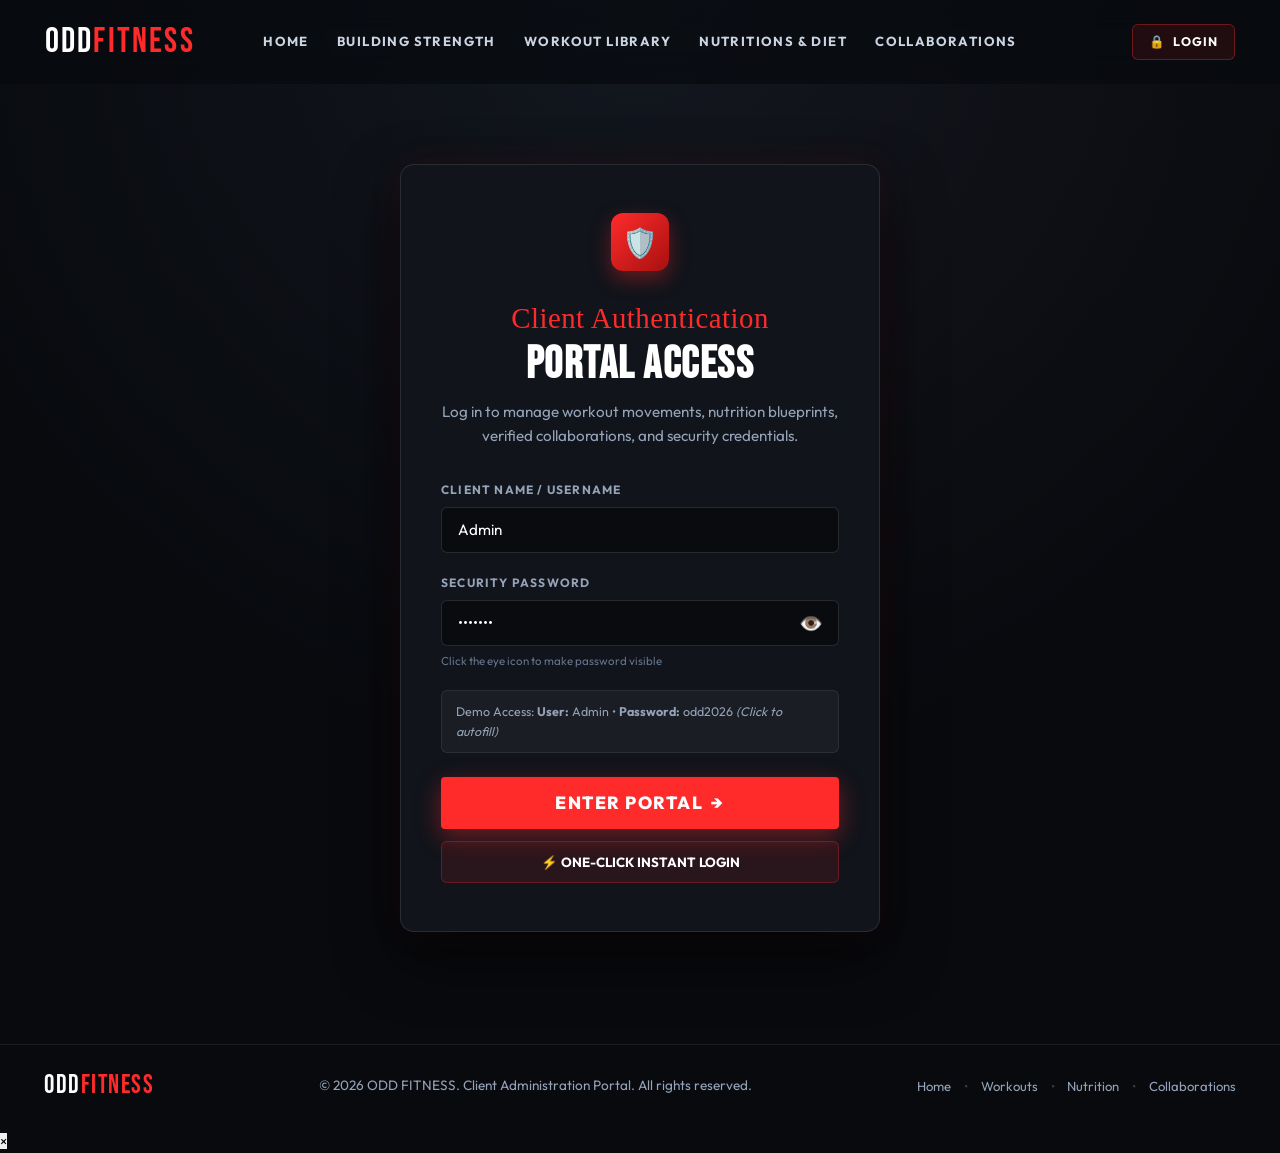
==== portal.html @ b26fb5a4 "Fix login buttons, mobile hamburger menu login button, workout and portal image paths" ====
<!DOCTYPE html>
<html lang="en">
<head>
  <meta charset="UTF-8">
  <meta name="viewport" content="width=device-width, initial-scale=1.0">
  <title>Client Portal &amp; Management | ODD FITNESS</title>
  <meta name="description" content="Odd Fitness Client & Admin Portal - Manage workouts, nutrition blueprints, brand collaborations, and account security.">

  <!-- Google Fonts -->
  <link rel="preconnect" href="https://fonts.googleapis.com">
  <link rel="preconnect" href="https://fonts.gstatic.com" crossorigin>
  <link href="https://fonts.googleapis.com/css2?family=Bebas+Neue&family=Outfit:wght@300;400;500;600;700;800;900&family=Permanent+Marker&display=swap" rel="stylesheet">

  <link rel="stylesheet" href="css/style.css">
</head>
<body class="portal-page">

  <!-- Header -->
  <header class="main-header" id="mainHeader">
    <div class="navbar header-nav">
      <a href="index.html" class="brand-logo">
        <span class="logo-title">ODD<span>FITNESS</span></span>
      </a>

      <!-- Header Navigation in the middle -->
      <nav class="nav-menu" id="navMenu">
        <a href="index.html" class="nav-link">HOME</a>
        <a href="building-strength.html" class="nav-link">BUILDING STRENGTH</a>
        <a href="workouts.html" class="nav-link">WORKOUT LIBRARY</a>
        <a href="nutrition.html" class="nav-link">NUTRITIONS &amp; DIET</a>
        <a href="collaborations.html" class="nav-link">COLLABORATIONS</a>
        <div class="mobile-nav-login-wrap">
          <a href="portal.html" class="btn-mobile-nav-login" id="mobileNavLoginBtn">
            <span class="login-icon">🔒</span>
            <span class="login-text">LOGIN</span>
          </a>
        </div>
      </nav>

      <!-- Right Corner: Portal / User Status -->
      <div class="header-right-actions">
        <a href="portal.html" class="btn-header-login active-user" id="headerLoginBtn">
          <span class="login-icon">🔒</span>
          <span class="login-text" id="headerLoginText">LOGIN</span>
        </a>
        <button class="menu-toggle" id="menuToggle" aria-label="Toggle Menu">
          <span>☰</span>
        </button>
      </div>
    </div>
  </header>

  <main style="padding: 3rem 0 5rem;">
    <div class="container">

      <!-- ======================================================================
           STATE 1: LOGIN SECTION (Shown when not authenticated)
           ====================================================================== -->
      <div id="portalLoginSection" class="portal-login-wrap">
        <div class="portal-login-card">
          <div class="portal-login-badge">
            <span>🛡️</span>
          </div>
          <span class="brush-script red-accent" style="font-size: 1.8rem; display: block; margin-bottom: 0.2rem;">Client Authentication</span>
          <h1 class="title-condensed" style="font-size: 2.8rem; margin-bottom: 0.8rem; color: #fff;">PORTAL ACCESS</h1>
          <p style="color: #94a3b8; font-size: 0.95rem; line-height: 1.6; margin-bottom: 2rem;">
            Log in to manage workout movements, nutrition blueprints, verified collaborations, and security credentials.
          </p>

          <form id="portalLoginForm" class="portal-form">
            <div class="portal-field">
              <label for="portalUser">Client Name / Username</label>
              <input type="text" id="portalUser" placeholder="Enter your name" value="Admin" required autocomplete="username">
            </div>

            <div class="portal-field">
              <label for="portalPassword">Security Password</label>
              <div class="password-input-wrap">
                <input type="password" id="portalPassword" placeholder="Enter security password" value="odd2026" required autocomplete="current-password">
                <button type="button" class="btn-toggle-password" id="toggleLoginPasswordBtn" aria-label="Toggle password visibility">
                  <span id="loginPasswordEyeIcon">👁️</span>
                </button>
              </div>
              <span class="password-hint">Click the eye icon to make password visible</span>
            </div>

            <div class="portal-quick-creds" id="quickCredsPill" title="Click to autofill and login">
              <span>Demo Access:</span> <strong>User:</strong> Admin &bull; <strong>Password:</strong> odd2026 <em>(Click to autofill)</em>
            </div>

            <div style="display: flex; flex-direction: column; gap: 0.75rem; margin-top: 1.5rem;">
              <button type="submit" class="btn-hero-red" id="btnSubmitLogin" style="width: 100%; justify-content: center; padding: 0.9rem; font-size: 1.1rem;">
                ENTER PORTAL <span>&rarr;</span>
              </button>
              <button type="button" id="btnOneClickLogin" class="btn-cancel" style="width: 100%; justify-content: center; padding: 0.75rem; font-weight: 700; border: 1px solid rgba(255,43,43,0.3); background: rgba(255,43,43,0.1); color: #fff;">
                ⚡ ONE-CLICK INSTANT LOGIN
              </button>
            </div>
          </form>
        </div>
      </div>

      <!-- ======================================================================
           STATE 2: MANAGEMENT DASHBOARD (Shown when authenticated)
           ====================================================================== -->
      <div id="portalDashboardSection" class="portal-dashboard-wrap" style="display: none;">
        
        <!-- Dashboard Top Bar -->
        <div class="portal-dash-header">
          <div>
            <span class="brush-script red-accent" style="font-size: 2rem;">Authenticated Management</span>
            <h1 class="title-condensed" style="font-size: 3.2rem; color: #fff; line-height: 1;">
              WELCOME, <span id="dashClientNameTitle" class="red-accent">ADMIN</span>
            </h1>
            <p style="color: #94a3b8; font-size: 0.95rem; margin-top: 0.35rem;">
              Full administrative control for Workouts, Nutrition Protocols, Brand Collaborations &amp; Security.
            </p>
          </div>
          <div class="portal-dash-actions">
            <a href="index.html" class="portal-action-btn secondary"><span>🌐</span> Live Website</a>
            <button type="button" class="portal-action-btn danger" id="portalLogoutBtn"><span>🚪</span> Log Out</button>
          </div>
        </div>

        <!-- Metrics Overview Bar -->
        <div class="portal-stats-quad">
          <div class="portal-stat-pill">
            <span class="p-stat-lbl">Active Workouts</span>
            <div class="p-stat-val" id="statWorkoutsCount">6</div>
            <span class="p-stat-sub">Movement Library</span>
          </div>
          <div class="portal-stat-pill">
            <span class="p-stat-lbl">Nutrition Protocols</span>
            <div class="p-stat-val" id="statNutritionCount">3</div>
            <span class="p-stat-sub">Meal Blueprints</span>
          </div>
          <div class="portal-stat-pill">
            <span class="p-stat-lbl">Official Collabs</span>
            <div class="p-stat-val" id="statCollabsCount">7</div>
            <span class="p-stat-sub">Brand Showcases</span>
          </div>
          <div class="portal-stat-pill highlight">
            <span class="p-stat-lbl">Security Status</span>
            <div class="p-stat-val" style="font-size: 1.8rem; color: #22c55e;">ACTIVE</div>
            <span class="p-stat-sub">Password Protected</span>
          </div>
        </div>

        <!-- Dashboard Navigation Tabs -->
        <div class="portal-nav-tabs">
          <button class="portal-tab-btn active" data-tab="tabWorkouts">
            <span>🏋️</span> WORKOUT LIBRARY
          </button>
          <button class="portal-tab-btn" data-tab="tabNutrition">
            <span>🥗</span> NUTRITIONS &amp; DIET
          </button>
          <button class="portal-tab-btn" data-tab="tabCollabs">
            <span>🤝</span> COLLABORATIONS
          </button>
          <button class="portal-tab-btn" data-tab="tabSecurity">
            <span>🛡️</span> SECURITY &amp; PASSWORD
          </button>
        </div>

        <!-- ==================================================================
             TAB 1: WORKOUT LIBRARY MANAGER
             ================================================================== -->
        <section class="portal-tab-panel active" id="tabWorkouts">
          <div class="panel-header-row">
            <div>
              <h3 class="panel-section-title">WORKOUT MOVEMENTS</h3>
              <p class="panel-section-sub">Add or delete exercises shown in the Workout Library.</p>
            </div>
            <button class="btn-hero-red" id="toggleAddWorkoutBtn">
              <span>+</span> ADD NEW WORKOUT
            </button>
          </div>

          <!-- Add Workout Form (Collapsible) -->
          <div class="portal-add-form-box" id="addWorkoutBox" style="display: none;">
            <h4 class="form-box-title" id="workoutFormTitle">Create New Workout</h4>
            <form id="addWorkoutForm" class="grid-form-2">
              <input type="hidden" id="editWorkoutId" value="">
              <div class="portal-field">
                <label for="workoutTitle">Workout Name / Title *</label>
                <input type="text" id="workoutTitle" placeholder="e.g. OLYMPIC CLEAN &amp; JERK" required>
              </div>
              <div class="portal-field">
                <label for="workoutSubtitle">Subtitle / Discipline</label>
                <input type="text" id="workoutSubtitle" placeholder="e.g. Explosive Power &amp; Triple Extension">
              </div>
              <div class="portal-field">
                <label for="workoutCategory">Category *</label>
                <select id="workoutCategory" required>
                  <option value="strength">Strength &amp; Power</option>
                  <option value="cardio">Cardio &amp; Cycle</option>
                  <option value="crossfit">CrossFit &amp; HIIT</option>
                  <option value="mobility">Mind &amp; Mobility</option>
                </select>
              </div>
              <div class="portal-field">
                <label for="workoutTarget">Target Muscle Groups</label>
                <input type="text" id="workoutTarget" placeholder="e.g. Posterior Chain, Delts, Core">
              </div>
              <div class="portal-field">
                <label for="workoutLevel">Recommended Level</label>
                <select id="workoutLevel">
                  <option value="Advanced Athlete">Advanced Athlete</option>
                  <option value="Intermediate">Intermediate</option>
                  <option value="All Levels">All Levels</option>
                </select>
              </div>
              <div class="portal-field">
                <label for="workoutScheme">Prescribed Scheme</label>
                <input type="text" id="workoutScheme" placeholder="e.g. 5 Sets &times; 3 Reps (RPE 8.5)">
              </div>
              <div class="portal-field full-width">
                <label for="workoutCues">Technique Cues (One per line)</label>
                <textarea id="workoutCues" rows="3" placeholder="Retract scapulae before pulling&#10;Drive through whole foot&#10;Lock out aggressively overhead"></textarea>
              </div>

              <!-- Workout Image Option (File Upload / URL / Presets with Live Preview) -->
              <div class="portal-field full-width image-upload-field">
                <label>Workout Movement Photo / Image Option *</label>
                <div class="image-upload-controls">
                  <div class="file-picker-wrap">
                    <label for="workoutImgFile" class="custom-file-upload-btn">
                      <span>📷</span> UPLOAD PHOTO FROM DEVICE
                    </label>
                    <input type="file" id="workoutImgFile" accept="image/*" style="display: none;">
                    <span class="file-selected-name" id="workoutFileName">No file selected (or enter URL / choose preset below)</span>
                  </div>
                  <div class="url-preset-row">
                    <input type="text" id="workoutImgUrl" placeholder="Or enter Image URL / path (e.g. assets/images/strength-endurance.jpg)" class="input-img-url">
                    <select id="workoutImgPreset" class="select-img-preset">
                      <option value="">-- Choose Existing Workout Photo --</option>
                      <option value="assets/images/strength-endurance.jpg">Strength &amp; Endurance (Barbell &amp; Rings)</option>
                      <option value="assets/images/indoor-cycle.jpg">Indoor Cycle (Smart Trainer)</option>
                      <option value="assets/images/high-intensity.jpg">High Intensity (HIIT &amp; Slams)</option>
                      <option value="assets/images/mind-body.jpg">Mind &amp; Body Mobility (Ashtanga / Yoga)</option>
                      <option value="assets/images/crossfit-workout.jpg">CrossFit Workout (Battle Ropes)</option>
                      <option value="assets/images/whole-body.jpg">Whole Body Conditioning (Kettlebells)</option>
                    </select>
                  </div>
                </div>
                <!-- Live Preview Box -->
                <div class="portal-img-preview-box" id="workoutImgPreviewBox" style="display: none;">
                  <div class="preview-inner">
                    <img id="workoutPreviewImg" src="" alt="Workout Preview">
                    <div class="preview-meta">
                      <span class="preview-badge">✓ PHOTO ATTACHED</span>
                      <span class="preview-dim" id="workoutPreviewDim">Live Workout Showcase Preview</span>
                      <button type="button" class="btn-clear-img" id="btnClearWorkoutImg">✕ Remove Photo</button>
                    </div>
                  </div>
                </div>
              </div>

              <div class="form-actions-row full-width">
                <button type="submit" class="btn-hero-red" id="btnSaveWorkout">SAVE WORKOUT</button>
                <button type="button" class="btn-cancel" id="cancelWorkoutBtn">Cancel</button>
              </div>
            </form>
          </div>

          <!-- Existing Workouts List -->
          <div class="portal-items-list" id="portalWorkoutsList">
            <!-- Dynamically populated -->
          </div>
        </section>

        <!-- ==================================================================
             TAB 2: NUTRITION & DIET MANAGER
             ================================================================== -->
        <section class="portal-tab-panel" id="tabNutrition">
          <div class="panel-header-row">
            <div>
              <h3 class="panel-section-title">NUTRITION BLUEPRINTS</h3>
              <p class="panel-section-sub">Add or delete curated meal protocols shown in Nutrition &amp; Diet.</p>
            </div>
            <button class="btn-hero-red" id="toggleAddDietBtn">
              <span>+</span> ADD NEW BLUEPRINT
            </button>
          </div>

          <!-- Add Diet Form (Collapsible) -->
          <div class="portal-add-form-box" id="addDietBox" style="display: none;">
            <h4 class="form-box-title" id="dietFormTitle">Create New Nutrition Blueprint</h4>
            <form id="addDietForm" class="grid-form-2">
              <input type="hidden" id="editDietId" value="">
              <div class="portal-field">
                <label for="dietName">Protocol Name *</label>
                <input type="text" id="dietName" placeholder="e.g. KETOGENIC SHREDDER" required>
              </div>
              <div class="portal-field">
                <label for="dietPill">Category Pill *</label>
                <input type="text" id="dietPill" placeholder="e.g. HIGH FAT / LOW CARB" required>
              </div>
              <div class="portal-field full-width">
                <label for="dietDesc">Description *</label>
                <textarea id="dietDesc" rows="2" placeholder="Optimized for rapid ketosis, cognitive sharpness, and preserving lean tissue in deficit." required></textarea>
              </div>
              <div class="portal-field">
                <label for="dietBreakfast">Breakfast Item</label>
                <input type="text" id="dietBreakfast" placeholder="e.g. 4 Whole Eggs, Avocado &amp; Spinach">
              </div>
              <div class="portal-field">
                <label for="dietLunch">Lunch Item</label>
                <input type="text" id="dietLunch" placeholder="e.g. 220g Ribeye Steak, Grass-Fed Butter &amp; Asparagus">
              </div>
              <div class="portal-field">
                <label for="dietSnack">Pre/Post Item</label>
                <input type="text" id="dietSnack" placeholder="e.g. Macadamia Nuts &amp; Electrolytes">
              </div>
              <div class="portal-field">
                <label for="dietDinner">Dinner Item</label>
                <input type="text" id="dietDinner" placeholder="e.g. Wild Salmon, Olive Oil, Mixed Greens">
              </div>

              <!-- Nutrition Photo / Meal Guide Upload Option ("udolde button") -->
              <div class="portal-field full-width image-upload-field">
                <label>Nutrition Protocol Photo / Meal Guide Upload *</label>
                <div class="image-upload-controls">
                  <div class="file-picker-wrap">
                    <label for="dietImgFile" class="custom-file-upload-btn">
                      <span>🥗</span> UPLOAD MEAL PHOTO FROM DEVICE
                    </label>
                    <input type="file" id="dietImgFile" accept="image/*" style="display: none;">
                    <span class="file-selected-name" id="dietFileName">No file selected (or enter URL / choose preset below)</span>
                  </div>
                  <div class="url-preset-row">
                    <input type="text" id="dietImgUrl" placeholder="Or enter Meal Image URL / path..." class="input-img-url">
                    <select id="dietImgPreset" class="select-img-preset">
                      <option value="">-- Choose Existing Nutrition Photo --</option>
                      <option value="assets/images/nutrition-diet.jpg">Nutrition Lab Main Showcase</option>
                      <option value="assets/images/collab-zsk-oats.png">High Protein Dark Chocolate Oats</option>
                      <option value="assets/images/collab-gymelt.png">Gymelt Belgian Chocolate Shake</option>
                      <option value="assets/images/collab-cleancrate.png">Clean Crate Natural Whole Oats</option>
                      <option value="assets/images/collab-zsk-products.jpg">Athlete Power Recovery Bundle</option>
                    </select>
                  </div>
                </div>
                <!-- Live Preview Box -->
                <div class="portal-img-preview-box" id="dietImgPreviewBox" style="display: none;">
                  <div class="preview-inner">
                    <img id="dietPreviewImg" src="" alt="Diet Blueprint Preview">
                    <div class="preview-meta">
                      <span class="preview-badge">✓ MEAL PHOTO ATTACHED</span>
                      <span class="preview-dim" id="dietPreviewDim">Live Nutrition Protocol Preview</span>
                      <button type="button" class="btn-clear-img" id="btnClearDietImg">✕ Remove Photo</button>
                    </div>
                  </div>
                </div>
              </div>

              <div class="form-actions-row full-width">
                <button type="submit" class="btn-hero-red" id="btnSaveDiet">SAVE BLUEPRINT</button>
                <button type="button" class="btn-cancel" id="cancelDietBtn">Cancel</button>
              </div>
            </form>
          </div>

          <!-- Existing Diet Blueprints List -->
          <div class="portal-items-list" id="portalDietList">
            <!-- Dynamically populated -->
          </div>
        </section>

        <!-- ==================================================================
             TAB 3: COLLABORATIONS MANAGER
             ================================================================== -->
        <section class="portal-tab-panel" id="tabCollabs">
          <div class="panel-header-row">
            <div>
              <h3 class="panel-section-title">BRAND COLLABORATIONS</h3>
              <p class="panel-section-sub">Add or delete official brand partnerships and athlete showcases.</p>
            </div>
            <button class="btn-hero-red" id="toggleAddCollabBtn">
              <span>+</span> ADD NEW COLLABORATION
            </button>
          </div>

          <!-- Add Collab Form (Collapsible) -->
          <div class="portal-add-form-box" id="addCollabBox" style="display: none;">
            <h4 class="form-box-title" id="collabFormTitle">Create New Collaboration Showcase</h4>
            <form id="addCollabForm" class="grid-form-2">
              <input type="hidden" id="editCollabId" value="">
              <div class="portal-field">
                <label for="collabBrandName">Brand Name *</label>
                <input type="text" id="collabBrandName" placeholder="e.g. APEX GEAR" required>
              </div>
              <div class="portal-field">
                <label for="collabCategory">Category Pill *</label>
                <input type="text" id="collabCategory" placeholder="e.g. ATHLETIC ACCESSORIES" required>
              </div>
              <div class="portal-field full-width">
                <label for="collabProduct">Product Highlight *</label>
                <input type="text" id="collabProduct" placeholder="e.g. Heavy Duty Lifting Straps &amp; Wrist Wraps" required>
              </div>
              <div class="portal-field">
                <label for="collabCode">Promo Code / Tag</label>
                <input type="text" id="collabCode" placeholder="e.g. ODD10">
              </div>
              <div class="portal-field">
                <label for="collabStoreLink">Website Link</label>
                <input type="url" id="collabStoreLink" placeholder="https://apexgear.com">
              </div>
              <div class="portal-field">
                <label for="collabHandle">Instagram Handle</label>
                <input type="text" id="collabHandle" placeholder="@apexgear_official">
              </div>
              <!-- Collaboration Showcase Image Option (File Upload / URL / Presets with Live Preview) -->
              <div class="portal-field full-width image-upload-field">
                <label>Showcase Photo / Image Option *</label>
                <div class="image-upload-controls">
                  <div class="file-picker-wrap">
                    <label for="collabImgFile" class="custom-file-upload-btn">
                      <span>📷</span> UPLOAD SHOWCASE PHOTO FROM DEVICE
                    </label>
                    <input type="file" id="collabImgFile" accept="image/*" style="display: none;">
                    <span class="file-selected-name" id="collabFileName">No file chosen (or enter URL / choose existing showcase below)</span>
                  </div>
                  <div class="url-preset-row">
                    <input type="text" id="collabImgUrl" placeholder="Or enter Image URL / path (e.g. assets/images/collab-raawr.jpg or https://...)" class="input-img-url">
                    <select id="collabImgPreset" class="select-img-preset">
                      <option value="">-- Choose Existing Showcase Photo --</option>
                      <option value="assets/images/collab-raawr.jpg">Raawr Tee Story (Oversized Tee)</option>
                      <option value="assets/images/collab-coitonic.png">Coitonic Compression Sportswear</option>
                      <option value="assets/images/collab-gymelt.png">Gymelt Ice Cream &amp; Shake</option>
                      <option value="assets/images/collab-slovic.png">Slovic Doorway Pull-up Bar</option>
                      <option value="assets/images/collab-zsk-oats.png">ZSK High Protein Dark Chocolate Oats</option>
                      <option value="assets/images/collab-zsk-products.jpg">ZSK Athlete Bundle (Shilajit &amp; Nut Butters)</option>
                      <option value="assets/images/collab-cleancrate.png">The Clean Crate Functional Oats Box</option>
                    </select>
                  </div>
                </div>
                <!-- Live Preview Box -->
                <div class="portal-img-preview-box" id="collabImgPreviewBox" style="display: none;">
                  <div class="preview-inner">
                    <img id="collabPreviewImg" src="" alt="Showcase Preview">
                    <div class="preview-meta">
                      <span class="preview-badge">✓ SHOWCASE PHOTO ATTACHED</span>
                      <span class="preview-dim" id="collabPreviewDim">Live Collab Showcase Preview</span>
                      <button type="button" class="btn-clear-img" id="btnClearCollabImg">✕ Remove Photo</button>
                    </div>
                  </div>
                </div>
              </div>
              <div class="portal-field full-width">
                <label for="collabDesc">Collaboration Description *</label>
                <textarea id="collabDesc" rows="3" placeholder="High-durability athlete lifting gear engineered for heavy singles and grip fortification." required></textarea>
              </div>
              <div class="form-actions-row full-width">
                <button type="submit" class="btn-hero-red" id="btnSaveCollab">SAVE COLLABORATION</button>
                <button type="button" class="btn-cancel" id="cancelCollabBtn">Cancel</button>
              </div>
            </form>
          </div>

          <!-- Existing Collabs List -->
          <div class="portal-items-list" id="portalCollabsList">
            <!-- Dynamically populated -->
          </div>
        </section>

        <!-- ==================================================================
             TAB 4: SECURITY & CREDENTIALS MANAGER
             ================================================================== -->
        <section class="portal-tab-panel" id="tabSecurity">
          <div class="panel-header-row">
            <div>
              <h3 class="panel-section-title">ACCOUNT SECURITY &amp; CREDENTIALS</h3>
              <p class="panel-section-sub">Update client name, change password, and reveal active security password.</p>
            </div>
          </div>

          <div class="portal-security-grid">
            <!-- Credentials Update Card -->
            <div class="security-card">
              <h4 class="form-box-title">Change Name &amp; Password</h4>
              <p style="color: #94a3b8; font-size: 0.88rem; margin-bottom: 1.5rem;">
                Changes saved here will immediately protect your client portal session and update display names across the site.
              </p>

              <form id="securityUpdateForm" class="portal-form">
                <div class="portal-field">
                  <label for="secClientName">Client Display Name</label>
                  <input type="text" id="secClientName" required>
                </div>

                <div class="portal-field">
                  <label for="secNewPassword">New Password</label>
                  <div class="password-input-wrap">
                    <input type="password" id="secNewPassword" placeholder="Enter new password (min 4 characters)" required minlength="4">
                    <button type="button" class="btn-toggle-password" id="toggleNewPasswordBtn" aria-label="Toggle password visibility">
                      <span id="newPasswordEyeIcon">👁️</span>
                    </button>
                  </div>
                  <span class="password-hint">Click eye icon to make password appear while typing</span>
                </div>

                <div class="portal-field">
                  <label for="secConfirmPassword">Confirm New Password</label>
                  <input type="password" id="secConfirmPassword" placeholder="Confirm new password" required minlength="4">
                </div>

                <button type="submit" class="btn-hero-red" style="margin-top: 1rem; width: 100%; justify-content: center;">
                  SAVE SECURITY SETTINGS <span>✓</span>
                </button>
              </form>
            </div>

            <!-- Current Password Reveal Card ("the password should be appeared") -->
            <div class="security-card" style="border-color: rgba(255, 43, 43, 0.3); background: linear-gradient(180deg, rgba(255, 43, 43, 0.05) 0%, #12151c 100%);">
              <div style="display: flex; align-items: center; gap: 0.75rem; margin-bottom: 1rem;">
                <span style="font-size: 1.8rem;">🔑</span>
                <div>
                  <h4 class="form-box-title" style="margin-bottom: 0.2rem;">Active Security Credentials</h4>
                  <span style="font-size: 0.78rem; color: #94a3b8;">Stored Client Credentials &bull; Revealed on Demand</span>
                </div>
              </div>

              <div class="stored-creds-box">
                <div class="stored-cred-row">
                  <span class="cred-label">Registered Name:</span>
                  <span class="cred-value" id="dispCurrentName">Admin</span>
                </div>
                <div class="stored-cred-row">
                  <span class="cred-label">Stored Password:</span>
                  <div class="password-display-row">
                    <span class="cred-value password-masked" id="dispCurrentPassword">••••••••</span>
                    <button type="button" class="btn-reveal-password" id="btnRevealStoredPassword">
                      <span id="revealBtnText">SHOW PASSWORD 👁️</span>
                    </button>
                  </div>
                </div>
              </div>

              <div class="security-tips-box">
                <div style="display: flex; gap: 0.6rem; align-items: flex-start;">
                  <span style="color: var(--primary-red);">ℹ️</span>
                  <div style="font-size: 0.82rem; color: #cbd5e1; line-height: 1.5;">
                    Your password can always be inspected here by pressing <strong>SHOW PASSWORD</strong> so you never lose administrative access to your workouts, nutrition, or collaborations.
                  </div>
                </div>
              </div>
            </div>
          </div>
        </section>

      </div>
    </div>
  </main>

  <!-- Sleek Minimal Footer -->
  <footer class="main-footer">
    <div class="container">
      <div class="footer-bottom-bar">
        <a href="index.html" class="brand-logo footer-brand">
          <span class="logo-title">ODD<span>FITNESS</span></span>
        </a>
        <div class="footer-copy">
          &copy; 2026 ODD FITNESS. Client Administration Portal. All rights reserved.
        </div>
        <div class="footer-links">
          <a href="index.html">Home</a>
          <span class="sep">&bull;</span>
          <a href="workouts.html">Workouts</a>
          <span class="sep">&bull;</span>
          <a href="nutrition.html">Nutrition</a>
          <span class="sep">&bull;</span>
          <a href="collaborations.html">Collaborations</a>
        </div>
      </div>
    </div>
  </footer>

  <!-- Interactive Collaboration Showcase Modal -->
  <div class="collab-modal" id="collabModal">
    <div class="collab-modal-card">
      <button class="collab-modal-close" id="collabModalClose" aria-label="Close Modal">&times;</button>
      <div id="collabModalBody">
        <!-- Dynamically rendered -->
      </div>
    </div>
  </div>

  <script src="js/main.js"></script>
</body>
</html>
---- css/style.css ----
/* ==========================================================================
   ODD FITNESS - MULTI-PAGE APPLICATION STYLESHEET
   Pages: index.html | workouts.html | nutrition.html | collaborations.html
   ========================================================================== */

:root {
  /* Brand Color Palette */
  --primary-red: #ff2b2b;
  --primary-red-hover: #e01e1e;
  --primary-red-glow: rgba(255, 43, 43, 0.4);
  --primary-red-subtle: rgba(255, 43, 43, 0.12);

  --dark-bg: #0c0e12;
  --dark-surface: #14171d;
  --dark-card: #1b2028;
  --dark-border: rgba(255, 255, 255, 0.08);

  --light-bg: transparent;
  --light-surface: rgba(255, 255, 255, 0.04);
  --light-card: rgba(255, 255, 255, 0.03);
  --light-border: rgba(255, 255, 255, 0.08);

  --text-white: #ffffff;
  --text-dark: #f8fafc;
  --text-muted: #94a3b8;
  --text-light-muted: #cbd5e1;

  /* Typography */
  --font-display: 'Bebas Neue', 'Impact', sans-serif;
  --font-brush: 'Permanent Marker', cursive;
  --font-body: 'Outfit', -apple-system, BlinkMacSystemFont, 'Segoe UI', Roboto, sans-serif;

  /* Shadows & Glass */
  --shadow-sm: 0 2px 8px rgba(0, 0, 0, 0.2);
  --shadow-md: 0 8px 24px rgba(0, 0, 0, 0.35);
  --shadow-lg: 0 16px 40px rgba(0, 0, 0, 0.5);
  --shadow-red: 0 10px 30px rgba(255, 43, 43, 0.35);

  --transition-fast: 0.2s cubic-bezier(0.16, 1, 0.3, 1);
  --transition-smooth: 0.35s cubic-bezier(0.16, 1, 0.3, 1);
  --transition-bounce: 0.45s cubic-bezier(0.34, 1.56, 0.64, 1);

  --container-max: 1240px;
}

/* Reset & Base Setup */
*,
*::before,
*::after {
  box-sizing: border-box;
  margin: 0;
  padding: 0;
}

html {
  scroll-behavior: smooth;
  font-size: 16px;
  -webkit-font-smoothing: antialiased;
  -moz-osx-font-smoothing: grayscale;
}

body {
  font-family: var(--font-body);
  background-color: #080a0e;
  background-image:
    radial-gradient(circle at 50% 0%, rgba(30, 36, 48, 0.5) 0%, rgba(8, 10, 14, 0.98) 70%),
    radial-gradient(circle at 85% 40%, rgba(255, 43, 43, 0.04) 0%, transparent 45%),
    linear-gradient(180deg, #080a0e 0%, #050608 100%);
  background-attachment: fixed;
  color: #e2e8f0;
  line-height: 1.6;
  overflow-x: hidden;
  min-height: 100vh;
}

a {
  text-decoration: none;
  color: inherit;
  transition: color var(--transition-fast);
}

ul {
  list-style: none;
}

img {
  max-width: 100%;
  display: block;
}

button,
input,
select,
textarea {
  font-family: inherit;
  border: none;
  outline: none;
}

.container {
  width: 100%;
  max-width: var(--container-max);
  margin: 0 auto;
  padding: 0 1.5rem;
}

/* Typography Utilities */
.brush-script {
  font-family: var(--font-brush);
  font-weight: 400;
  letter-spacing: 0.5px;
}

.brush-script.red-accent {
  color: var(--primary-red);
}

.title-condensed {
  font-family: var(--font-display);
  letter-spacing: 1.5px;
  text-transform: uppercase;
  line-height: 0.95;
}

/* Base texture clean */

/* ==========================================================================
   MAIN NAVIGATION HEADER
   ========================================================================== */
.main-header {
  position: sticky;
  top: 0;
  z-index: 1000;
  background: rgba(8, 10, 14, 0.72);
  backdrop-filter: blur(16px);
  -webkit-backdrop-filter: blur(16px);
  border-bottom: none;
  transition: all var(--transition-smooth);
}

.home-page .main-header {
  position: absolute;
  top: 0;
  left: 0;
  width: 100%;
  background: transparent;
  backdrop-filter: none;
  -webkit-backdrop-filter: none;
  border-bottom: none;
  z-index: 50;
}

.home-page .main-header.scrolled {
  position: fixed;
  background: rgba(8, 10, 14, 0.85);
  backdrop-filter: blur(16px);
  -webkit-backdrop-filter: blur(16px);
}

.navbar {
  display: flex;
  align-items: center;
  justify-content: space-between;
  position: relative;
  height: 84px;
  width: 100%;
  max-width: 100%;
  padding: 0 clamp(1.5rem, 3.5vw, 3.5rem);
}

.brand-logo {
  display: flex;
  align-items: center;
  text-decoration: none;
  z-index: 10;
  flex-shrink: 0;
}

.logo-badge {
  display: none !important;
}

.logo-title {
  font-family: var(--font-display);
  font-size: 2.2rem;
  color: #fff;
  line-height: 1;
  letter-spacing: 2.2px;
  transition: opacity var(--transition-fast);
}

.brand-logo:hover .logo-title {
  opacity: 0.9;
}

.logo-title span {
  color: var(--primary-red);
}

.logo-tag {
  display: none !important;
}

.nav-menu {
  position: absolute;
  left: 50%;
  transform: translateX(-50%);
  display: flex;
  align-items: center;
  flex-wrap: nowrap !important;
  gap: clamp(1.2rem, 2.2vw, 2.6rem);
  z-index: 10;
  white-space: nowrap !important;
}

.nav-link {
  font-family: var(--font-body);
  font-size: clamp(0.82rem, 0.92vw, 0.92rem);
  font-weight: 700;
  text-transform: uppercase;
  letter-spacing: 1.4px;
  color: #cbd5e1;
  position: relative;
  padding: 0.5rem 0;
  white-space: nowrap !important;
  display: inline-flex;
  align-items: center;
  line-height: 1;
  flex-shrink: 0;
  transition: color var(--transition-fast);
}

.nav-link:hover,
.nav-link.active {
  color: #fff;
}

.nav-link.active::after,
.nav-link:hover::after {
  content: '';
  position: absolute;
  bottom: 0;
  left: 0;
  width: 100%;
  height: 2.5px;
  background: var(--primary-red);
  box-shadow: 0 0 12px var(--primary-red);
}

.btn-nav-cta {
  display: none !important;
}

.menu-toggle {
  display: none;
  background: none;
  color: #fff;
  font-size: 1.6rem;
  cursor: pointer;
}

body.home-page {
  overflow: hidden;
  height: 100vh;
  height: 100dvh;
}

/* ==========================================================================
   HERO BANNER (FULL BLEED VIEWPORT COVER)
   ========================================================================== */
.hero-section {
  position: relative;
  width: 100%;
  height: 100vh;
  height: 100dvh;
  min-height: 540px;
  overflow: hidden;
  background-color: #06080a;
  display: block;
  padding: 0;
  margin: 0;
}

.hero-picture {
  display: block;
  width: 100%;
  height: 100%;
  margin: 0;
  padding: 0;
}

.hero-cover-img,
.hero-full-img {
  width: 100%;
  height: 100%;
  object-fit: cover;
  object-position: center center;
  display: block;
}

/* ==========================================================================
   HERO FLOATING SOCIAL DOCK (BOTTOM-RIGHT)
   ========================================================================== */
.hero-social-dock {
  position: absolute;
  bottom: clamp(1.8rem, 4vh, 2.8rem);
  right: clamp(1.8rem, 4vw, 3.5rem);
  display: flex;
  align-items: center;
  gap: 14px;
  z-index: 45;
}

.hero-social-btn {
  position: relative;
  display: inline-flex;
  align-items: center;
  justify-content: center;
  width: 48px;
  height: 48px;
  border-radius: 50%;
  color: #ffffff;
  border: 2px solid rgba(255, 255, 255, 0.4);
  box-shadow: 0 6px 18px rgba(0, 0, 0, 0.45);
  transition: all 0.28s cubic-bezier(0.16, 1, 0.3, 1);
  text-decoration: none;
  cursor: pointer;
}

.hero-social-btn svg {
  width: 22px;
  height: 22px;
  transition: transform 0.28s cubic-bezier(0.16, 1, 0.3, 1);
  display: block;
  filter: drop-shadow(0 1px 2px rgba(0, 0, 0, 0.3));
}

.hero-social-btn:hover {
  transform: translateY(-4px) scale(1.12);
  border-color: #ffffff;
  color: #ffffff;
}

.hero-social-btn:active {
  transform: scale(0.92);
}

/* 1. Official Instagram Profile Gradient */
.hero-social-btn.ig-btn {
  background: linear-gradient(45deg, #f09433 0%, #e6683c 25%, #dc2743 50%, #cc2366 75%, #bc1888 100%);
  box-shadow: 0 6px 20px rgba(220, 39, 67, 0.45), 0 2px 8px rgba(0, 0, 0, 0.35);
}

.hero-social-btn.ig-btn:hover {
  box-shadow: 0 10px 28px rgba(220, 39, 67, 0.75), 0 0 20px rgba(240, 148, 51, 0.55);
  border-color: #ffffff;
}

/* 2. Official Instagram Broadcast Channel Deep Gradient */
.hero-social-btn.ig-channel-btn {
  background: linear-gradient(135deg, #5851db 0%, #833ab4 35%, #c13584 70%, #e1306c 100%);
  box-shadow: 0 6px 20px rgba(131, 58, 180, 0.5), 0 2px 8px rgba(0, 0, 0, 0.35);
}

.hero-social-btn.ig-channel-btn:hover {
  box-shadow: 0 10px 28px rgba(131, 58, 180, 0.8), 0 0 20px rgba(193, 53, 132, 0.6);
  border-color: #ffffff;
}

/* 3. Official YouTube Red Gradient */
.hero-social-btn.yt-btn {
  background: linear-gradient(135deg, #ff0000 0%, #cc0000 100%);
  box-shadow: 0 6px 20px rgba(255, 0, 0, 0.5), 0 2px 8px rgba(0, 0, 0, 0.35);
}

.hero-social-btn.yt-btn:hover {
  box-shadow: 0 10px 28px rgba(255, 0, 0, 0.8), 0 0 20px rgba(255, 40, 40, 0.6);
  border-color: #ffffff;
}

/* Tooltip on hover */
.hero-social-btn .social-tooltip {
  position: absolute;
  bottom: calc(100% + 10px);
  left: 50%;
  transform: translateX(-50%) translateY(6px);
  background: rgba(8, 10, 14, 0.95);
  color: #ffffff;
  font-family: var(--font-body);
  font-size: 0.75rem;
  font-weight: 600;
  letter-spacing: 0.4px;
  padding: 0.35rem 0.65rem;
  border-radius: 6px;
  border: 1px solid rgba(255, 255, 255, 0.15);
  white-space: nowrap;
  pointer-events: none;
  opacity: 0;
  transition: all 0.2s cubic-bezier(0.16, 1, 0.3, 1);
  box-shadow: 0 6px 18px rgba(0, 0, 0, 0.65);
  z-index: 50;
}

.hero-social-btn .social-tooltip::after {
  content: '';
  position: absolute;
  top: 100%;
  left: 50%;
  transform: translateX(-50%);
  border-width: 5px;
  border-style: solid;
  border-color: rgba(8, 10, 14, 0.95) transparent transparent transparent;
}

.hero-social-btn:hover .social-tooltip {
  opacity: 1;
  transform: translateX(-50%) translateY(0);
}

/* ==========================================================================
   HERO SCROLL CUE
   ========================================================================== */
.hero-scroll-cue {
  position: absolute;
  bottom: clamp(1.4rem, 3.5vh, 2.2rem);
  left: 50%;
  transform: translateX(-50%);
  display: flex;
  flex-direction: column;
  align-items: center;
  gap: 4px;
  color: rgba(255, 255, 255, 0.8);
  text-decoration: none;
  z-index: 40;
  transition: all var(--transition-fast);
  cursor: pointer;
}

.hero-scroll-cue:hover {
  color: var(--primary-red);
  transform: translateX(-50%) translateY(3px);
}

.hero-scroll-cue .cue-chevron {
  font-size: 1.1rem;
  animation: bounceDown 1.8s infinite;
}

.hero-scroll-cue .cue-text {
  font-family: var(--font-display);
  font-size: 0.85rem;
  letter-spacing: 2.2px;
  text-transform: uppercase;
}

@keyframes bounceDown {

  0%,
  100% {
    transform: translateY(0);
  }

  50% {
    transform: translateY(6px);
  }
}

/* ==========================================================================
   BUILDING STRENGTH SECTION (LAPTOP & MOBILE VIEW)
   ========================================================================== */
.building-strength-section {
  position: relative;
  padding: clamp(4.5rem, 8vh, 7rem) 0;
  background: transparent;
  border-top: 1px solid rgba(255, 255, 255, 0.08);
  overflow: hidden;
}

.strength-header-block {
  display: flex;
  justify-content: space-between;
  align-items: flex-end;
  gap: 2rem;
  margin-bottom: 3.5rem;
  flex-wrap: wrap;
}

.strength-header-left {
  max-width: 650px;
}

.strength-header-desc {
  max-width: 480px;
  color: #94a3b8;
  font-size: 1rem;
  line-height: 1.7;
}

/* 4 Core Strength Pillars Grid */
.strength-pillars-grid {
  display: grid;
  grid-template-columns: repeat(4, 1fr);
  gap: 1.5rem;
  margin-bottom: 4rem;
}

.strength-pillar-card {
  position: relative;
  background: rgba(255, 255, 255, 0.03);
  backdrop-filter: blur(12px);
  -webkit-backdrop-filter: blur(12px);
  border: 1px solid rgba(255, 255, 255, 0.08);
  border-radius: 8px;
  padding: 2.2rem 1.6rem;
  transition: all var(--transition-smooth);
  display: flex;
  flex-direction: column;
}

.strength-pillar-card:hover {
  transform: translateY(-6px);
  border-color: rgba(255, 43, 43, 0.4);
  box-shadow: 0 16px 36px rgba(0, 0, 0, 0.5), 0 0 25px rgba(255, 43, 43, 0.15);
  background: rgba(255, 255, 255, 0.05);
}

.strength-pillar-card.highlight-card {
  border-color: rgba(255, 43, 43, 0.35);
  background: linear-gradient(180deg, rgba(255, 43, 43, 0.08) 0%, rgba(255, 255, 255, 0.02) 100%);
}

.pillar-number {
  font-family: var(--font-display);
  font-size: 1.5rem;
  color: var(--primary-red);
  letter-spacing: 1px;
  margin-bottom: 0.8rem;
}

.pillar-icon {
  font-size: 2.2rem;
  margin-bottom: 1.2rem;
}

.pillar-title {
  font-family: var(--font-display);
  font-size: 1.75rem;
  letter-spacing: 1.2px;
  color: #ffffff;
  line-height: 1.1;
  margin-bottom: 0.85rem;
}

.pillar-text {
  font-size: 0.88rem;
  color: #cbd5e1;
  line-height: 1.65;
  margin-bottom: 1.4rem;
  flex-grow: 1;
}

.pillar-tag {
  font-size: 0.76rem;
  text-transform: uppercase;
  letter-spacing: 0.8px;
  font-weight: 700;
  color: var(--primary-red);
  border-top: 1px solid rgba(255, 255, 255, 0.08);
  padding-top: 0.8rem;
}

/* Biomechanical 1RM Calculator Box */
.strength-calc-box {
  background: linear-gradient(180deg, rgba(20, 24, 32, 0.85) 0%, rgba(10, 12, 16, 0.95) 100%);
  border: 1px solid rgba(255, 255, 255, 0.1);
  border-radius: 12px;
  padding: clamp(2rem, 4vw, 3rem);
  margin-bottom: 4rem;
  box-shadow: 0 20px 50px rgba(0, 0, 0, 0.6);
}

.strength-calc-header {
  margin-bottom: 2rem;
}

.strength-calc-form {
  display: grid;
  grid-template-columns: repeat(4, 1fr);
  gap: 1.25rem;
  margin-bottom: 2rem;
}

.calc-input-group {
  display: flex;
  flex-direction: column;
  gap: 0.5rem;
}

.calc-input-group label {
  font-size: 0.82rem;
  font-weight: 700;
  text-transform: uppercase;
  letter-spacing: 1px;
  color: #cbd5e1;
}

.calc-input-group input,
.calc-input-group select {
  background: rgba(255, 255, 255, 0.05);
  border: 1px solid rgba(255, 255, 255, 0.15);
  color: #ffffff;
  padding: 0.75rem 1rem;
  border-radius: 6px;
  font-size: 0.95rem;
  outline: none;
  transition: border-color var(--transition-fast);
}

.calc-input-group input:focus,
.calc-input-group select:focus {
  border-color: var(--primary-red);
  background: rgba(255, 255, 255, 0.08);
}

.calc-input-group select option {
  background: #14171d;
  color: #ffffff;
}

/* 4 Calculated Result Cards */
.strength-results-grid {
  display: grid;
  grid-template-columns: repeat(4, 1fr);
  gap: 1.25rem;
}

.strength-result-card {
  background: rgba(255, 255, 255, 0.03);
  border: 1px solid rgba(255, 255, 255, 0.08);
  border-radius: 8px;
  padding: 1.4rem;
  text-align: center;
  transition: all var(--transition-fast);
}

.strength-result-card.prime {
  border-color: var(--primary-red);
  background: rgba(255, 43, 43, 0.08);
  box-shadow: 0 6px 20px rgba(255, 43, 43, 0.15);
}

.res-label {
  display: block;
  font-size: 0.74rem;
  font-weight: 800;
  letter-spacing: 1px;
  text-transform: uppercase;
  color: #94a3b8;
  margin-bottom: 0.35rem;
}

.strength-result-card.prime .res-label {
  color: var(--primary-red);
}

.res-val {
  font-family: var(--font-display);
  font-size: 2.8rem;
  color: #ffffff;
  line-height: 1;
  letter-spacing: 1px;
  margin-bottom: 0.4rem;
}

.res-val .unit {
  font-size: 1.2rem;
  color: var(--primary-red);
}

.res-sub {
  display: block;
  font-size: 0.78rem;
  color: #cbd5e1;
}

/* Call to Action Strip */
.strength-cta-strip {
  display: flex;
  justify-content: space-between;
  align-items: center;
  gap: 2rem;
  padding: 2.5rem;
  background: rgba(255, 255, 255, 0.02);
  border: 1px solid rgba(255, 255, 255, 0.08);
  border-radius: 10px;
  flex-wrap: wrap;
}

.strength-cta-text h4 {
  font-family: var(--font-display);
  font-size: 2rem;
  letter-spacing: 1.5px;
  color: #ffffff;
  margin-bottom: 0.35rem;
}

.strength-cta-text p {
  color: #94a3b8;
  font-size: 0.92rem;
}

.strength-cta-actions {
  display: flex;
  gap: 1rem;
  flex-wrap: wrap;
}

.hero-content {
  position: relative;
  z-index: 10;
  max-width: 700px;
}

.hero-subtitle-top {
  display: inline-block;
  font-size: 2.1rem;
  color: #ffffff;
  margin-bottom: -0.2rem;
  line-height: 1;
}

.hero-script-red {
  display: block;
  font-size: 3.4rem;
  color: var(--primary-red);
  line-height: 1.1;
  text-shadow: 0 3px 18px rgba(255, 43, 43, 0.45);
  margin-bottom: 0.2rem;
  transform: rotate(-1.5deg);
}

.hero-main-title {
  font-size: 6.4rem;
  line-height: 0.88;
  color: #ffffff;
  margin-bottom: 1.5rem;
  letter-spacing: 4px;
  text-shadow: 0 6px 20px rgba(0, 0, 0, 0.85);
}

.hero-description {
  font-size: 1.08rem;
  color: #cbd5e1;
  margin-bottom: 2.3rem;
  max-width: 560px;
  font-weight: 400;
  line-height: 1.7;
}

.hero-cta-group {
  display: flex;
  align-items: center;
  gap: 1.25rem;
  flex-wrap: wrap;
}

.btn-hero-red {
  background: var(--primary-red);
  color: #ffffff;
  font-size: 0.95rem;
  font-weight: 800;
  text-transform: uppercase;
  letter-spacing: 1.5px;
  padding: 0.95rem 2.2rem;
  border-radius: 4px;
  display: inline-flex;
  align-items: center;
  gap: 0.5rem;
  box-shadow: 0 8px 24px var(--primary-red-glow);
  transition: all var(--transition-smooth);
  cursor: pointer;
}

.btn-hero-red:hover {
  background: var(--primary-red-hover);
  transform: translateY(-3px) scale(1.02);
  box-shadow: 0 12px 32px var(--primary-red-glow);
}

.btn-hero-outline {
  background: rgba(255, 255, 255, 0.06);
  border: 1px solid rgba(255, 255, 255, 0.25);
  color: #ffffff;
  font-size: 0.95rem;
  font-weight: 700;
  text-transform: uppercase;
  letter-spacing: 1.5px;
  padding: 0.95rem 2rem;
  border-radius: 4px;
  display: inline-flex;
  align-items: center;
  gap: 0.5rem;
  backdrop-filter: blur(8px);
  transition: all var(--transition-smooth);
}

.btn-hero-outline:hover {
  background: rgba(255, 255, 255, 0.16);
  border-color: #fff;
  transform: translateY(-3px);
}

.hero-stats-row {
  position: relative;
  z-index: 10;
  display: grid;
  grid-template-columns: repeat(4, 1fr);
  gap: 1.5rem;
  margin-top: 4.5rem;
  padding-top: 2rem;
  border-top: 1px solid rgba(255, 255, 255, 0.1);
}

.stat-item {
  display: flex;
  flex-direction: column;
}

.stat-number {
  font-family: var(--font-display);
  font-size: 2.8rem;
  color: #fff;
  line-height: 1;
  display: flex;
  align-items: center;
  gap: 0.15rem;
}

.stat-number span {
  color: var(--primary-red);
}

.stat-label {
  font-size: 0.8rem;
  text-transform: uppercase;
  letter-spacing: 1.5px;
  color: #94a3b8;
  font-weight: 600;
  margin-top: 0.2rem;
}


/* Clean layout transition */

/* ==========================================================================
   WORKOUT CARDS & LIBRARY
   ========================================================================== */
.workout-library-section {
  position: relative;
  background-color: transparent;
  padding: 5rem 0 6.5rem;
  overflow: hidden;
}

.library-header-row {
  display: flex;
  justify-content: space-between;
  align-items: flex-end;
  margin-bottom: 2.5rem;
  flex-wrap: wrap;
  gap: 1.5rem;
  position: relative;
  z-index: 2;
}

.section-script-subtitle {
  font-size: 2.4rem;
  line-height: 1;
  margin-bottom: -0.2rem;
  transform: rotate(-1deg);
}

.section-bold-title {
  font-size: 4.8rem;
  line-height: 0.92;
  color: #ffffff;
  letter-spacing: 2px;
}

.library-toolbar {
  display: flex;
  justify-content: space-between;
  align-items: center;
  gap: 1.5rem;
  margin-bottom: 2.5rem;
  flex-wrap: wrap;
  position: relative;
  z-index: 2;
}

.library-filter-tabs {
  display: flex;
  gap: 0.6rem;
  flex-wrap: wrap;
}

.filter-tab-btn {
  background: rgba(255, 255, 255, 0.05);
  color: #cbd5e1;
  font-size: 0.85rem;
  font-weight: 700;
  text-transform: uppercase;
  letter-spacing: 1.2px;
  padding: 0.6rem 1.3rem;
  border-radius: 4px;
  cursor: pointer;
  transition: all var(--transition-fast);
  border: 1px solid rgba(255, 255, 255, 0.08);
}

.filter-tab-btn:hover {
  background: rgba(255, 255, 255, 0.12);
  color: #fff;
  border-color: rgba(255, 255, 255, 0.2);
}

.filter-tab-btn.active {
  background: var(--primary-red);
  color: #fff;
  border-color: var(--primary-red);
  box-shadow: 0 4px 15px var(--primary-red-glow);
}

.workout-search-box {
  position: relative;
  min-width: 280px;
}

.workout-search-box input {
  width: 100%;
  background: rgba(255, 255, 255, 0.05);
  border: 1px solid rgba(255, 255, 255, 0.12);
  padding: 0.65rem 1rem 0.65rem 2.4rem;
  border-radius: 4px;
  font-size: 0.9rem;
  color: #fff;
  transition: border-color var(--transition-fast);
}

.workout-search-box input:focus {
  border-color: var(--primary-red);
  background: rgba(255, 255, 255, 0.08);
}

.workout-search-box svg {
  position: absolute;
  left: 0.75rem;
  top: 50%;
  transform: translateY(-50%);
  width: 16px;
  height: 16px;
  color: #94a3b8;
}

.programs-grid {
  display: grid;
  grid-template-columns: repeat(3, 1fr);
  gap: 1.5rem;
  position: relative;
  z-index: 2;
}

.program-card {
  position: relative;
  height: 380px;
  border-radius: 4px;
  overflow: hidden;
  cursor: pointer;
  box-shadow: var(--shadow-md);
  transition: transform var(--transition-smooth), box-shadow var(--transition-smooth);
  background-color: #111;
}

.program-card:hover {
  transform: translateY(-6px);
  box-shadow: var(--shadow-lg);
}

.program-card-img {
  width: 100%;
  height: 100%;
  object-fit: cover;
  transition: transform 0.6s cubic-bezier(0.16, 1, 0.3, 1), filter 0.6s ease;
  filter: grayscale(100%) contrast(115%) brightness(90%);
}

.program-card:hover .program-card-img {
  transform: scale(1.07);
  filter: grayscale(85%) contrast(120%) brightness(95%);
}

.program-card-overlay {
  position: absolute;
  inset: 0;
  background: linear-gradient(to bottom,
      rgba(0, 0, 0, 0.05) 0%,
      rgba(0, 0, 0, 0.25) 50%,
      rgba(0, 0, 0, 0.92) 100%);
  display: flex;
  flex-direction: column;
  justify-content: flex-end;
  padding: 1.6rem;
  transition: background var(--transition-smooth);
}

.program-card:hover .program-card-overlay {
  background: linear-gradient(to bottom,
      rgba(255, 43, 43, 0.1) 0%,
      rgba(0, 0, 0, 0.4) 40%,
      rgba(0, 0, 0, 0.96) 100%);
}

.program-card-content {
  display: flex;
  flex-direction: column;
}

.program-card-title {
  font-family: var(--font-display);
  font-size: 2.1rem;
  color: #ffffff;
  line-height: 1;
  letter-spacing: 1.5px;
  text-transform: uppercase;
  margin-bottom: 0.4rem;
  text-shadow: 0 2px 8px rgba(0, 0, 0, 0.8);
}

.program-card-arrow {
  color: var(--primary-red);
  font-size: 1.6rem;
  line-height: 1;
  transition: transform var(--transition-bounce), color var(--transition-fast);
  display: inline-block;
  width: fit-content;
}

.program-card:hover .program-card-arrow {
  transform: translate(4px, -4px) scale(1.2);
  color: #ff5252;
}

.program-card-details-peek {
  max-height: 0;
  overflow: hidden;
  opacity: 0;
  font-size: 0.82rem;
  color: #cbd5e1;
  transition: all var(--transition-smooth);
  margin-top: 0;
}

.program-card:hover .program-card-details-peek {
  max-height: 40px;
  opacity: 1;
  margin-top: 0.4rem;
}

/* ==========================================================================
   FEATURE SECTION (6 Icon boxes matching reference)
   ========================================================================== */
.features-section {
  position: relative;
  background-color: transparent;
  padding: 4rem 0 6rem;
  overflow: hidden;
}

.features-title-header {
  text-align: center;
  margin-bottom: 3.5rem;
}

.features-grid-6 {
  display: grid;
  grid-template-columns: repeat(3, 1fr);
  gap: 2.5rem 2rem;
}

.feature-box-item {
  display: flex;
  align-items: flex-start;
  gap: 1.25rem;
  padding: 1.4rem;
  border-radius: 8px;
  background: rgba(255, 255, 255, 0.03);
  border: 1px solid rgba(255, 255, 255, 0.06);
  transition: transform var(--transition-smooth), background var(--transition-smooth), border-color var(--transition-smooth);
}

.feature-box-item:hover {
  background: rgba(255, 255, 255, 0.06);
  border-color: rgba(255, 43, 43, 0.3);
  transform: translateY(-4px);
  box-shadow: 0 10px 30px rgba(0, 0, 0, 0.4);
}

.feature-icon-red {
  background-color: var(--primary-red);
  color: #ffffff;
  width: 48px;
  height: 48px;
  min-width: 48px;
  border-radius: 4px;
  display: flex;
  align-items: center;
  justify-content: center;
  box-shadow: 0 4px 12px var(--primary-red-glow);
  transition: transform var(--transition-bounce);
}

.feature-box-item:hover .feature-icon-red {
  transform: scale(1.1) rotate(4deg);
}

.feature-icon-red svg {
  width: 24px;
  height: 24px;
}

.feature-box-title {
  font-family: var(--font-display);
  font-size: 1.7rem;
  letter-spacing: 1px;
  color: #ffffff;
  line-height: 1.1;
  margin-bottom: 0.5rem;
  text-transform: uppercase;
}

.feature-box-desc {
  font-size: 0.88rem;
  color: #94a3b8;
  line-height: 1.55;
}

/* ==========================================================================
   NUTRITION & DIET SECTION
   ========================================================================== */
.nutrition-section {
  position: relative;
  background-color: transparent;
  color: #fff;
  padding: 6rem 0;
  overflow: hidden;
}

.nutrition-intro-grid {
  display: grid;
  grid-template-columns: 1.1fr 1fr;
  gap: 3.5rem;
  align-items: center;
  margin-bottom: 4.5rem;
}

.nutrition-img-frame {
  position: relative;
  border-radius: 8px;
  overflow: hidden;
  box-shadow: 0 20px 50px rgba(0, 0, 0, 0.6);
  border: 1px solid rgba(255, 255, 255, 0.1);
}

.nutrition-img-frame img {
  width: 100%;
  height: 380px;
  object-fit: cover;
  filter: contrast(110%);
}

.nutrition-tag-badge {
  position: absolute;
  top: 16px;
  left: 16px;
  background: var(--primary-red);
  color: #fff;
  font-size: 0.72rem;
  font-weight: 800;
  letter-spacing: 1.5px;
  padding: 0.35rem 0.8rem;
  border-radius: 4px;
}

.nutrition-text-block h2 {
  font-family: var(--font-display);
  font-size: 4rem;
  letter-spacing: 2px;
  line-height: 0.95;
  margin-bottom: 1rem;
}

.nutrition-text-block p {
  color: #94a3b8;
  font-size: 1rem;
  line-height: 1.7;
  margin-bottom: 1.8rem;
}

.nutrition-principles-list {
  display: grid;
  grid-template-columns: 1fr 1fr;
  gap: 1rem;
}

.principle-item {
  display: flex;
  align-items: flex-start;
  gap: 0.75rem;
  background: rgba(255, 255, 255, 0.03);
  border: 1px solid rgba(255, 255, 255, 0.07);
  padding: 0.9rem;
  border-radius: 6px;
}

.principle-icon {
  color: var(--primary-red);
  font-size: 1.2rem;
  line-height: 1;
}

.principle-title {
  font-weight: 700;
  font-size: 0.9rem;
  color: #fff;
}

.principle-sub {
  font-size: 0.78rem;
  color: #94a3b8;
}

/* ==========================================================================
   NUTRITION LAB (3-IN-1 INTERACTIVE FITNESS TOOLKIT)
   ========================================================================== */
.nutrition-lab-box {
  background: #12151c;
  border: 1px solid rgba(255, 255, 255, 0.08);
  border-radius: 12px;
  padding: 2.5rem;
  box-shadow: 0 20px 50px rgba(0, 0, 0, 0.5), 0 0 30px rgba(255, 43, 43, 0.05);
  margin-bottom: 4.5rem;
  position: relative;
  overflow: hidden;
}

.nutrition-lab-header {
  display: flex;
  align-items: center;
  gap: 1.2rem;
  margin-bottom: 2rem;
}

.nutrition-lab-badge {
  width: 54px;
  height: 54px;
  border-radius: 12px;
  background: linear-gradient(135deg, var(--primary-red) 0%, #b31010 100%);
  color: #fff;
  display: flex;
  align-items: center;
  justify-content: center;
  box-shadow: 0 8px 20px rgba(255, 43, 43, 0.35);
  flex-shrink: 0;
}

.nutrition-lab-title {
  font-family: var(--font-display);
  font-size: 2.8rem;
  letter-spacing: 1.5px;
  color: #fff;
  line-height: 1;
  margin-bottom: 0.25rem;
}

.nutrition-lab-subtitle {
  color: #94a3b8;
  font-size: 0.95rem;
  font-weight: 500;
}

/* 3 Tab Selector Buttons */
.nutrition-lab-tabs {
  display: grid;
  grid-template-columns: repeat(3, 1fr);
  gap: 1.25rem;
  margin-bottom: 2rem;
}

.nutrition-tab-btn {
  background: #161a23;
  border: 1.5px solid rgba(255, 255, 255, 0.08);
  border-radius: 10px;
  padding: 1.2rem 1.4rem;
  display: flex;
  align-items: center;
  gap: 1rem;
  cursor: pointer;
  text-align: left;
  transition: all 0.25s cubic-bezier(0.16, 1, 0.3, 1);
  color: #fff;
  position: relative;
  overflow: hidden;
}

.nutrition-tab-btn:hover {
  border-color: rgba(255, 43, 43, 0.5);
  background: #1a1f2a;
  transform: translateY(-2px);
}

.nutrition-tab-btn.active {
  border-color: var(--primary-red);
  background: linear-gradient(180deg, rgba(255, 43, 43, 0.12) 0%, rgba(20, 24, 32, 0.95) 100%);
  box-shadow: 0 10px 25px rgba(255, 43, 43, 0.18), inset 0 0 15px rgba(255, 43, 43, 0.08);
}

.nutrition-tab-btn .tab-icon {
  width: 46px;
  height: 46px;
  border-radius: 8px;
  background: rgba(255, 255, 255, 0.05);
  color: #94a3b8;
  display: flex;
  align-items: center;
  justify-content: center;
  flex-shrink: 0;
  transition: all 0.25s ease;
}

.nutrition-tab-btn:hover .tab-icon,
.nutrition-tab-btn.active .tab-icon {
  background: rgba(255, 43, 43, 0.15);
  color: var(--primary-red);
}

.nutrition-tab-btn .tab-meta {
  display: flex;
  flex-direction: column;
}

.nutrition-tab-btn .tab-title {
  font-family: var(--font-display);
  font-size: 1.6rem;
  letter-spacing: 1px;
  line-height: 1.1;
  color: #fff;
}

.nutrition-tab-btn .tab-sub {
  font-size: 0.8rem;
  color: #94a3b8;
}

/* Toolkit Lead Intro */
.nutrition-toolkit-intro {
  margin-bottom: 2rem;
  padding-bottom: 1.25rem;
  border-bottom: 1px solid rgba(255, 255, 255, 0.07);
}

.nutrition-toolkit-heading {
  color: var(--primary-red);
  font-size: 0.88rem;
  font-weight: 800;
  letter-spacing: 1.5px;
  text-transform: uppercase;
  margin-bottom: 0.35rem;
}

.nutrition-toolkit-sub {
  font-size: 0.95rem;
  color: #cbd5e1;
  line-height: 1.5;
  max-width: 800px;
}

/* Calculator Panels */
.nutrition-calc-panel {
  display: block;
  animation: fadeInPanel 0.3s ease-out;
}

@keyframes fadeInPanel {
  from {
    opacity: 0;
    transform: translateY(6px);
  }

  to {
    opacity: 1;
    transform: translateY(0);
  }
}

.calc-inputs-grid {
  display: grid;
  grid-template-columns: repeat(4, 1fr);
  gap: 1.2rem;
  margin-bottom: 1.5rem;
}

.calc-field label {
  display: block;
  font-size: 0.78rem;
  text-transform: uppercase;
  letter-spacing: 1px;
  color: #94a3b8;
  margin-bottom: 0.45rem;
  font-weight: 700;
}

.calc-field input,
.calc-field select {
  width: 100%;
  background: #090b0f;
  border: 1px solid rgba(255, 255, 255, 0.12);
  color: #fff;
  padding: 0.8rem 1rem;
  border-radius: 6px;
  font-size: 0.95rem;
  font-family: inherit;
  transition: border-color var(--transition-fast);
}

.calc-field input:focus,
.calc-field select:focus {
  border-color: var(--primary-red);
  outline: none;
  box-shadow: 0 0 10px rgba(255, 43, 43, 0.25);
}

.calc-action-row {
  margin-bottom: 2rem;
  display: flex;
  justify-content: flex-end;
}

.calc-action-row .btn-hero-red {
  padding: 0.8rem 2rem;
  font-size: 1rem;
  letter-spacing: 1px;
}

/* Panel 1: BMI Results */
.bmi-hero-result-card {
  background: #0e1117;
  border: 1px solid rgba(255, 255, 255, 0.08);
  border-radius: 10px;
  padding: 2rem;
  display: grid;
  grid-template-columns: 240px 1fr;
  gap: 2.5rem;
  align-items: center;
  margin-bottom: 1.5rem;
}

.bmi-main-val-group {
  display: flex;
  flex-direction: column;
}

.res-badge-label {
  font-size: 0.72rem;
  letter-spacing: 1.5px;
  text-transform: uppercase;
  color: #94a3b8;
  font-weight: 700;
  margin-bottom: 0.25rem;
}

.bmi-score-number {
  font-family: var(--font-display);
  font-size: 4.5rem;
  line-height: 0.95;
  color: #ffffff;
  letter-spacing: 1px;
}

.bmi-status-pill {
  display: inline-block;
  margin-top: 0.6rem;
  padding: 0.35rem 0.8rem;
  border-radius: 4px;
  font-size: 0.75rem;
  font-weight: 800;
  letter-spacing: 1px;
  text-transform: uppercase;
  width: fit-content;
}

.bmi-status-pill.normal {
  background: rgba(255, 255, 255, 0.12);
  color: #ffffff;
  border: 1px solid rgba(255, 255, 255, 0.25);
}

.bmi-status-pill.under {
  background: rgba(148, 163, 184, 0.15);
  color: #94a3b8;
  border: 1px solid rgba(148, 163, 184, 0.3);
}

.bmi-status-pill.over {
  background: rgba(255, 170, 0, 0.15);
  color: #ffaa00;
  border: 1px solid rgba(255, 170, 0, 0.35);
}

.bmi-status-pill.obese {
  background: rgba(255, 43, 43, 0.18);
  color: var(--primary-red);
  border: 1px solid var(--primary-red);
}

/* BMI Spectrum Gauge */
.bmi-gauge-block {
  display: flex;
  flex-direction: column;
  position: relative;
  padding-bottom: 2.2rem;
}

.bmi-gauge-scale {
  display: grid;
  grid-template-columns: 1fr 1.3fr 1.1fr 1fr;
  height: 22px;
  border-radius: 11px;
  overflow: hidden;
  background: #1a1e27;
  border: 1px solid rgba(255, 255, 255, 0.08);
}

.gauge-seg {
  display: flex;
  align-items: center;
  justify-content: center;
  font-size: 0.65rem;
  font-weight: 700;
  letter-spacing: 0.5px;
  color: rgba(255, 255, 255, 0.8);
}

.gauge-seg.under {
  background: #334155;
}

.gauge-seg.normal {
  background: #1e293b;
  border-left: 1px solid rgba(255, 255, 255, 0.1);
  border-right: 1px solid rgba(255, 255, 255, 0.1);
}

.gauge-seg.over {
  background: #5c3b12;
}

.gauge-seg.obese {
  background: #6b1414;
}

.bmi-pointer {
  position: absolute;
  bottom: 0;
  transform: translateX(-50%);
  display: flex;
  flex-direction: column;
  align-items: center;
  transition: left 0.4s cubic-bezier(0.16, 1, 0.3, 1);
}

.pointer-arrow {
  color: var(--primary-red);
  font-size: 0.95rem;
  line-height: 1;
}

.pointer-text {
  background: var(--primary-red);
  color: #fff;
  font-size: 0.72rem;
  font-weight: 800;
  padding: 0.15rem 0.45rem;
  border-radius: 3px;
  letter-spacing: 0.5px;
}

/* Sub-stats 3-grid */
.calc-stats-subgrid {
  display: grid;
  grid-template-columns: repeat(3, 1fr);
  gap: 1.2rem;
}

.calc-stat-pill {
  background: #0e1117;
  border: 1px solid rgba(255, 255, 255, 0.08);
  border-radius: 8px;
  padding: 1.2rem 1.4rem;
  display: flex;
  flex-direction: column;
}

.stat-lbl {
  font-size: 0.72rem;
  letter-spacing: 1.2px;
  text-transform: uppercase;
  color: #94a3b8;
  font-weight: 700;
  margin-bottom: 0.3rem;
}

.stat-num {
  font-family: var(--font-display);
  font-size: 2.2rem;
  color: #ffffff;
  line-height: 1;
  margin-bottom: 0.25rem;
}

.stat-num .unit {
  font-size: 0.85rem;
  color: #94a3b8;
  font-family: var(--font-body);
  font-weight: 600;
}

.stat-note {
  font-size: 0.75rem;
  color: #64748b;
}

/* Panel 2: Protein Results Specifics */
.protein-hero-card {
  background: #0e1117;
  border: 1px solid rgba(255, 255, 255, 0.08);
  border-radius: 10px;
  padding: 2rem;
  display: grid;
  grid-template-columns: 280px 1fr;
  gap: 2.5rem;
  align-items: center;
  margin-bottom: 1.5rem;
}

.pro-val-row {
  display: flex;
  align-items: baseline;
  gap: 0.6rem;
}

.pro-big-number {
  font-family: var(--font-display);
  font-size: 4.5rem;
  line-height: 0.95;
  color: var(--primary-red);
}

.pro-big-unit {
  font-size: 0.9rem;
  font-weight: 800;
  color: #cbd5e1;
  letter-spacing: 1px;
}

.pro-ratio-tag {
  color: #94a3b8;
  font-size: 0.82rem;
  margin-top: 0.4rem;
}

.meal-split-card {
  display: flex;
  flex-direction: column;
}

.meal-split-title {
  font-size: 0.72rem;
  text-transform: uppercase;
  letter-spacing: 1.2px;
  color: #94a3b8;
  font-weight: 700;
  margin-bottom: 0.75rem;
}

.meal-split-row {
  display: grid;
  grid-template-columns: repeat(3, 1fr);
  gap: 0.85rem;
}

.meal-split-box {
  background: #141822;
  border: 1px solid rgba(255, 255, 255, 0.06);
  border-radius: 6px;
  padding: 0.9rem 0.75rem;
  text-align: center;
  display: flex;
  flex-direction: column;
}

.box-meals {
  font-size: 0.7rem;
  letter-spacing: 1px;
  color: #94a3b8;
  font-weight: 700;
}

.box-grams {
  font-family: var(--font-display);
  font-size: 2rem;
  color: #ffffff;
  line-height: 1;
  margin: 0.2rem 0;
}

.box-sub {
  font-size: 0.7rem;
  color: #64748b;
}

/* Whole Food Equivalents */
.food-equivs-block {
  background: #0e1117;
  border: 1px solid rgba(255, 255, 255, 0.08);
  border-radius: 8px;
  padding: 1.5rem;
}

.food-equivs-title {
  display: block;
  font-size: 0.72rem;
  text-transform: uppercase;
  letter-spacing: 1.2px;
  color: #94a3b8;
  font-weight: 700;
  margin-bottom: 1rem;
}

.food-equivs-grid {
  display: grid;
  grid-template-columns: repeat(4, 1fr);
  gap: 1rem;
}

.food-card {
  background: #141822;
  border: 1px solid rgba(255, 255, 255, 0.06);
  border-radius: 6px;
  padding: 1rem 0.8rem;
  text-align: center;
  display: flex;
  flex-direction: column;
  align-items: center;
}

.food-icon {
  font-size: 1.8rem;
  margin-bottom: 0.3rem;
}

.food-val {
  font-family: var(--font-display);
  font-size: 1.6rem;
  color: #fff;
  line-height: 1;
  margin-bottom: 0.2rem;
}

.food-name {
  font-size: 0.75rem;
  color: #94a3b8;
}

/* Panel 3: Calories Results Specifics */
.calories-metrics-quad {
  display: grid;
  grid-template-columns: repeat(4, 1fr);
  gap: 1.2rem;
  margin-bottom: 1.5rem;
}

.cal-quad-card {
  background: #0e1117;
  border: 1px solid rgba(255, 255, 255, 0.08);
  border-radius: 8px;
  padding: 1.4rem;
  display: flex;
  flex-direction: column;
}

.cal-quad-card.highlight {
  border-color: var(--primary-red);
  background: linear-gradient(180deg, rgba(255, 43, 43, 0.08) 0%, #0e1117 100%);
}

.quad-label {
  font-size: 0.72rem;
  text-transform: uppercase;
  letter-spacing: 1.2px;
  color: #94a3b8;
  font-weight: 700;
  margin-bottom: 0.35rem;
}

.quad-number {
  font-family: var(--font-display);
  font-size: 3rem;
  line-height: 1;
  color: #ffffff;
}

.cal-quad-card.highlight .quad-number {
  color: var(--primary-red);
}

.quad-unit {
  font-size: 0.78rem;
  color: #94a3b8;
  margin-bottom: 0.4rem;
}

.quad-delta {
  display: inline-block;
  padding: 0.2rem 0.5rem;
  border-radius: 4px;
  background: rgba(255, 43, 43, 0.18);
  color: var(--primary-red);
  font-size: 0.72rem;
  font-weight: 800;
  width: fit-content;
}

.quad-sub {
  font-size: 0.72rem;
  color: #64748b;
}

.cal-macros-split-row {
  display: grid;
  grid-template-columns: repeat(3, 1fr);
  gap: 1.2rem;
}

.split-col {
  background: #0e1117;
  border: 1px solid rgba(255, 255, 255, 0.08);
  border-radius: 8px;
  padding: 1.2rem;
  text-align: center;
}

.split-name {
  font-size: 0.72rem;
  text-transform: uppercase;
  letter-spacing: 1px;
  color: #94a3b8;
  font-weight: 700;
  display: block;
  margin-bottom: 0.3rem;
}

.split-grams {
  font-family: var(--font-display);
  font-size: 2.2rem;
  color: #fff;
  line-height: 1;
}

.split-cals {
  font-size: 0.75rem;
  color: #64748b;
  margin-top: 0.25rem;
  display: block;
}

.diet-blueprints-grid {
  display: grid;
  grid-template-columns: repeat(3, 1fr);
  gap: 1.8rem;
}

.blueprint-card {
  background: #141820;
  border: 1px solid rgba(255, 255, 255, 0.08);
  border-radius: 8px;
  padding: 2rem;
  transition: all var(--transition-smooth);
}

.blueprint-card:hover {
  transform: translateY(-5px);
  border-color: rgba(255, 255, 255, 0.2);
  box-shadow: 0 16px 40px rgba(0, 0, 0, 0.4);
}

.blueprint-pill {
  display: inline-block;
  background: rgba(255, 43, 43, 0.12);
  color: var(--primary-red);
  font-size: 0.72rem;
  font-weight: 800;
  letter-spacing: 1.2px;
  padding: 0.25rem 0.65rem;
  border-radius: 4px;
  margin-bottom: 0.8rem;
}

.blueprint-name {
  font-family: var(--font-display);
  font-size: 2rem;
  letter-spacing: 1px;
  margin-bottom: 0.5rem;
}

.blueprint-desc {
  font-size: 0.88rem;
  color: #94a3b8;
  margin-bottom: 1.5rem;
  line-height: 1.6;
}

.blueprint-meals-list {
  font-size: 0.85rem;
  color: #cbd5e1;
  margin-bottom: 1.8rem;
}

.blueprint-meals-list li {
  padding: 0.45rem 0;
  border-bottom: 1px solid rgba(255, 255, 255, 0.06);
}

.btn-download-blueprint {
  width: 100%;
  background: rgba(255, 255, 255, 0.06);
  border: 1px solid rgba(255, 255, 255, 0.2);
  color: #fff;
  font-family: var(--font-display);
  font-size: 1.2rem;
  letter-spacing: 1px;
  padding: 0.75rem;
  border-radius: 4px;
  cursor: pointer;
  transition: all var(--transition-fast);
}

.btn-download-blueprint:hover {
  background: var(--primary-red);
  border-color: var(--primary-red);
}

/* ==========================================================================
   COLLABORATIONS SECTION
   ========================================================================== */
.collabs-section {
  position: relative;
  background-color: transparent;
  padding: 6rem 0;
  overflow: hidden;
}

.collabs-intro-row {
  display: grid;
  grid-template-columns: 1fr 1fr;
  gap: 3.5rem;
  align-items: center;
  margin-bottom: 4.5rem;
}

.collabs-media-box {
  position: relative;
  border-radius: 8px;
  overflow: hidden;
  box-shadow: var(--shadow-lg);
}

.collabs-media-box img {
  width: 100%;
  height: 380px;
  object-fit: cover;
  filter: grayscale(100%) contrast(120%);
}

.collab-overlay-stat {
  position: absolute;
  bottom: 20px;
  left: 20px;
  background: rgba(12, 14, 18, 0.9);
  backdrop-filter: blur(8px);
  padding: 1rem 1.4rem;
  border-radius: 6px;
  border-left: 4px solid var(--primary-red);
}

.collab-stat-num {
  font-family: var(--font-display);
  font-size: 2.2rem;
  color: #fff;
  line-height: 1;
}

.collab-stat-label {
  font-size: 0.75rem;
  color: #94a3b8;
  text-transform: uppercase;
  letter-spacing: 1px;
}

.collabs-partners-strip {
  margin-bottom: 4.5rem;
  padding: 2.5rem;
  background: rgba(255, 255, 255, 0.03);
  border-radius: 8px;
  border: 1px solid rgba(255, 255, 255, 0.08);
  text-align: center;
}

.collabs-partners-strip h4 {
  font-family: var(--font-display);
  font-size: 1.5rem;
  letter-spacing: 1.5px;
  color: #cbd5e1;
  margin-bottom: 1.8rem;
  text-transform: uppercase;
}

/* ==========================================================================
   OFFICIAL COLLABORATIONS SHOWCASE GRID
   ========================================================================== */
.collabs-grid-showcase {
  display: grid;
  grid-template-columns: repeat(3, 1fr);
  gap: 2rem;
  margin-top: 2.5rem;
  margin-bottom: 4rem;
}

@media (max-width: 1100px) {
  .collabs-grid-showcase {
    grid-template-columns: repeat(2, 1fr);
    gap: 1.8rem;
  }
}

@media (max-width: 680px) {
  .collabs-grid-showcase {
    grid-template-columns: 1fr;
    gap: 1.5rem;
  }
}

.collab-card {
  background: #11141b;
  border: 1px solid rgba(255, 255, 255, 0.08);
  border-radius: 12px;
  overflow: hidden;
  display: flex;
  flex-direction: column;
  transition: all 0.3s cubic-bezier(0.16, 1, 0.3, 1);
  box-shadow: 0 16px 36px rgba(0, 0, 0, 0.45);
}

.collab-card:hover {
  transform: translateY(-6px);
  border-color: rgba(255, 43, 43, 0.45);
  box-shadow: 0 22px 50px rgba(0, 0, 0, 0.65), 0 0 25px rgba(255, 43, 43, 0.15);
}

.collab-card-img-wrap {
  width: 100%;
  height: 440px;
  background: #080a0f;
  overflow: hidden;
  position: relative;
}

.collab-card-img-wrap img {
  width: 100%;
  height: 100%;
  object-fit: cover;
  transition: transform 0.4s cubic-bezier(0.16, 1, 0.3, 1);
  display: block;
}

.collab-card:hover .collab-card-img-wrap img {
  transform: scale(1.04);
}

.collab-card-body {
  padding: 1.6rem 1.4rem 1.8rem;
  display: flex;
  flex-direction: column;
  flex-grow: 1;
  background: #11141b;
  position: relative;
  z-index: 3;
}

.collab-cat-pill {
  font-size: 0.72rem;
  text-transform: uppercase;
  letter-spacing: 1.4px;
  color: var(--primary-red);
  font-weight: 800;
  margin-bottom: 0.45rem;
}

.collab-brand-name {
  font-family: var(--font-display);
  font-size: 2.1rem;
  color: #ffffff;
  letter-spacing: 1px;
  line-height: 1;
  margin-bottom: 0.35rem;
}

.collab-product-highlight {
  font-size: 0.95rem;
  font-weight: 700;
  color: #f1f5f9;
  margin-bottom: 0.65rem;
  line-height: 1.35;
}

.collab-desc-text {
  font-size: 0.88rem;
  color: #94a3b8;
  line-height: 1.6;
  margin-bottom: 1.35rem;
  flex-grow: 1;
}

.collab-footer-meta {
  padding-top: 1rem;
  border-top: 1px solid rgba(255, 255, 255, 0.06);
  display: flex;
  align-items: center;
  justify-content: space-between;
  gap: 0.6rem;
  flex-wrap: wrap;
}

.collab-tag-code {
  display: inline-flex;
  align-items: center;
  gap: 0.4rem;
  background: rgba(255, 43, 43, 0.12);
  color: var(--primary-red);
  border: 1px solid rgba(255, 43, 43, 0.3);
  padding: 0.35rem 0.65rem;
  border-radius: 4px;
  font-size: 0.75rem;
  font-weight: 800;
  letter-spacing: 0.8px;
}

.collab-links-group {
  display: flex;
  align-items: center;
  gap: 0.6rem;
  flex-wrap: wrap;
}

.collab-link-btn {
  color: #cbd5e1;
  font-size: 0.82rem;
  font-weight: 700;
  text-decoration: none;
  display: inline-flex;
  align-items: center;
  gap: 0.3rem;
  transition: color var(--transition-fast);
}

.collab-link-btn:hover {
  color: #ffffff;
}

.collab-handle-text {
  font-size: 0.8rem;
  color: #94a3b8;
  font-weight: 600;
}

.collab-card {
  cursor: pointer;
}

.collab-card-img-wrap {
  cursor: pointer;
}

.btn-open-collab {
  width: 100%;
  margin-top: 1.15rem;
  background: rgba(255, 43, 43, 0.08);
  border: 1px solid rgba(255, 43, 43, 0.3);
  color: #ffffff;
  padding: 0.75rem 1rem;
  border-radius: 6px;
  font-family: var(--font-body);
  font-size: 0.82rem;
  font-weight: 700;
  letter-spacing: 1.2px;
  text-transform: uppercase;
  cursor: pointer;
  display: flex;
  align-items: center;
  justify-content: center;
  gap: 0.5rem;
  transition: all var(--transition-fast);
}

.collab-card:hover .btn-open-collab,
.btn-open-collab:hover {
  background: var(--primary-red);
  border-color: var(--primary-red);
  color: #ffffff;
  box-shadow: 0 4px 18px rgba(255, 43, 43, 0.35);
  transform: translateY(-2px);
}

/* Collaboration Detail Modal */
.modal-box.collab-modal-box {
  max-width: 860px;
  width: 95%;
  max-height: 90vh;
}

.collab-modal-grid {
  display: grid;
  grid-template-columns: 360px 1fr;
  gap: 2rem;
  align-items: stretch;
}

@media (max-width: 780px) {
  .collab-modal-grid {
    grid-template-columns: 1fr;
    gap: 1.5rem;
  }
}

.collab-modal-img-frame {
  width: 100%;
  height: 480px;
  background: #080a0f;
  border-radius: 8px;
  overflow: hidden;
  border: 1px solid rgba(255, 255, 255, 0.1);
  position: relative;
  display: flex;
  align-items: center;
  justify-content: center;
}

@media (max-width: 780px) {
  .collab-modal-img-frame {
    height: 340px;
  }
}

.collab-modal-img-frame img {
  width: 100%;
  height: 100%;
  object-fit: contain;
  display: block;
}

.collab-modal-info {
  display: flex;
  flex-direction: column;
}

.collab-modal-cat {
  font-size: 0.75rem;
  font-weight: 800;
  letter-spacing: 1.5px;
  color: var(--primary-red);
  text-transform: uppercase;
  margin-bottom: 0.4rem;
}

.collab-modal-title {
  font-family: var(--font-display);
  font-size: 2.8rem;
  letter-spacing: 1.2px;
  color: #ffffff;
  line-height: 1;
  margin-bottom: 0.4rem;
}

.collab-modal-product {
  font-size: 1.15rem;
  font-weight: 700;
  color: #f1f5f9;
  margin-bottom: 1rem;
  line-height: 1.35;
}

.collab-modal-desc {
  font-size: 0.92rem;
  color: #94a3b8;
  line-height: 1.7;
  margin-bottom: 1.5rem;
}

.collab-modal-code-card {
  background: rgba(255, 43, 43, 0.08);
  border: 1.5px dashed rgba(255, 43, 43, 0.4);
  border-radius: 8px;
  padding: 1rem 1.25rem;
  display: flex;
  align-items: center;
  justify-content: space-between;
  gap: 1rem;
  margin-bottom: 1.5rem;
}

.collab-modal-code-meta {
  display: flex;
  flex-direction: column;
}

.collab-modal-code-lbl {
  font-size: 0.7rem;
  font-weight: 800;
  letter-spacing: 1px;
  text-transform: uppercase;
  color: #94a3b8;
  margin-bottom: 0.2rem;
}

.collab-modal-code-val {
  font-family: var(--font-display);
  font-size: 1.8rem;
  letter-spacing: 1.5px;
  color: #ffffff;
  line-height: 1;
}

.btn-copy-code {
  background: var(--primary-red);
  color: #ffffff;
  border: none;
  padding: 0.55rem 1.1rem;
  border-radius: 5px;
  font-family: var(--font-body);
  font-weight: 700;
  font-size: 0.8rem;
  letter-spacing: 0.8px;
  text-transform: uppercase;
  cursor: pointer;
  transition: all var(--transition-fast);
}

.btn-copy-code:hover {
  background: #ff4747;
  transform: translateY(-1px);
}

.collab-modal-links-row {
  display: flex;
  align-items: center;
  gap: 0.85rem;
  flex-wrap: wrap;
  margin-top: auto;
  padding-top: 1rem;
  border-top: 1px solid rgba(255, 255, 255, 0.08);
}

.collab-modal-btn {
  background: rgba(255, 255, 255, 0.06);
  border: 1px solid rgba(255, 255, 255, 0.15);
  color: #ffffff;
  padding: 0.7rem 1.3rem;
  border-radius: 6px;
  font-size: 0.85rem;
  font-weight: 700;
  text-decoration: none;
  display: inline-flex;
  align-items: center;
  gap: 0.5rem;
  transition: all var(--transition-fast);
}

.collab-modal-btn:hover {
  background: var(--primary-red);
  border-color: var(--primary-red);
  color: #ffffff;
}

.collab-modal-btn.primary {
  background: var(--primary-red);
  border-color: var(--primary-red);
}

.collab-modal-btn.primary:hover {
  background: #ff4747;
  border-color: #ff4747;
}

/* ==========================================================================
   FOOTER
   ========================================================================== */
.main-footer {
  background-color: transparent;
  color: #94a3b8;
  padding: 1.8rem 0;
  border-top: 1px solid rgba(255, 255, 255, 0.08);
  margin-top: auto;
}

.footer-bottom-bar {
  display: flex;
  align-items: center;
  justify-content: space-between;
  gap: 1.5rem;
  flex-wrap: wrap;
}

.footer-brand .logo-title {
  font-size: 1.6rem;
  letter-spacing: 1.5px;
}

.footer-copy {
  font-size: 0.85rem;
  color: #94a3b8;
}

.footer-links {
  display: flex;
  align-items: center;
  gap: 0.8rem;
  font-size: 0.82rem;
}

.footer-links a {
  color: #94a3b8;
  transition: color var(--transition-fast);
}

.footer-links a:hover {
  color: #ffffff;
}

.footer-links .sep {
  color: rgba(255, 255, 255, 0.2);
}

/* ==========================================================================
   MODAL & TOAST ALERTS (Responsive Touch & Desktop)
   ========================================================================== */
.modal-overlay {
  position: fixed;
  inset: 0;
  background: rgba(0, 0, 0, 0.85);
  backdrop-filter: blur(10px);
  -webkit-backdrop-filter: blur(10px);
  z-index: 2000;
  display: flex;
  align-items: center;
  justify-content: center;
  padding: 1.25rem;
  opacity: 0;
  visibility: hidden;
  transition: opacity 0.3s ease, visibility 0.3s ease;
}

.modal-overlay.active {
  opacity: 1;
  visibility: visible;
}

.modal-box {
  background: #12151c;
  color: #fff;
  border: 1px solid rgba(255, 255, 255, 0.12);
  border-radius: 12px;
  max-width: 580px;
  width: 100%;
  max-height: 88vh;
  display: flex;
  flex-direction: column;
  position: relative;
  overflow: hidden;
  box-shadow: 0 25px 60px rgba(0, 0, 0, 0.8), 0 0 40px rgba(255, 43, 43, 0.12);
  transform: translateY(20px) scale(0.97);
  transition: transform 0.3s cubic-bezier(0.16, 1, 0.3, 1);
}

.modal-overlay.active .modal-box {
  transform: translateY(0) scale(1);
}

.modal-header {
  padding: 1.25rem 1.75rem;
  border-bottom: 1px solid rgba(255, 255, 255, 0.08);
  display: flex;
  justify-content: space-between;
  align-items: center;
  background: #0d1015;
  flex-shrink: 0;
}

.modal-title {
  font-family: var(--font-display);
  font-size: 1.9rem;
  letter-spacing: 1.5px;
  color: #fff;
  display: flex;
  align-items: center;
  gap: 0.5rem;
}

.modal-close-btn {
  background: rgba(255, 255, 255, 0.08);
  color: #cbd5e1;
  width: 38px;
  height: 38px;
  border-radius: 50%;
  display: flex;
  align-items: center;
  justify-content: center;
  font-size: 1.4rem;
  cursor: pointer;
  border: 1px solid rgba(255, 255, 255, 0.1);
  transition: all var(--transition-fast);
}

.modal-close-btn:hover {
  background: var(--primary-red);
  color: #fff;
  transform: rotate(90deg);
}

.modal-body {
  padding: 1.75rem;
  overflow-y: auto;
  -webkit-overflow-scrolling: touch;
  flex-grow: 1;
}

/* Modal Content Elements */
.modal-item-subtitle {
  color: var(--primary-red);
  font-size: 0.82rem;
  font-weight: 800;
  text-transform: uppercase;
  letter-spacing: 1.5px;
  display: block;
  margin-bottom: 0.25rem;
}

.modal-item-title {
  font-family: var(--font-display);
  font-size: 2.4rem;
  line-height: 1;
  letter-spacing: 1px;
  color: #fff;
  margin-bottom: 1.25rem;
}

.modal-meta-grid {
  background: rgba(255, 255, 255, 0.03);
  border: 1px solid rgba(255, 255, 255, 0.08);
  border-radius: 8px;
  padding: 1.25rem;
  margin-bottom: 1.5rem;
  display: grid;
  grid-template-columns: 1fr 1fr;
  gap: 1.2rem;
}

.modal-meta-cell {
  display: flex;
  flex-direction: column;
}

.modal-meta-label {
  font-size: 0.72rem;
  text-transform: uppercase;
  letter-spacing: 1px;
  color: #94a3b8;
  font-weight: 700;
  margin-bottom: 0.25rem;
}

.modal-meta-val {
  font-size: 0.95rem;
  font-weight: 700;
  color: #fff;
  line-height: 1.4;
}

.modal-meta-val.highlight {
  color: var(--primary-red);
}

.modal-cues-section {
  margin-bottom: 1.8rem;
}

.modal-cues-title {
  font-family: var(--font-display);
  font-size: 1.35rem;
  letter-spacing: 1px;
  color: #fff;
  margin-bottom: 0.75rem;
}

.modal-cues-list {
  color: #cbd5e1;
  font-size: 0.9rem;
  line-height: 1.6;
  padding-left: 1.2rem;
  list-style: disc;
}

.modal-cues-list li {
  margin-bottom: 0.5rem;
}

/* Responsive Grid Helpers */
.periodization-grid {
  display: grid;
  grid-template-columns: repeat(3, 1fr);
  gap: 2rem;
}

.collab-tracks-grid {
  display: grid;
  grid-template-columns: repeat(4, 1fr);
  gap: 1.5rem;
}

.consultation-box {
  background: #141820;
  border: 1px solid rgba(255, 255, 255, 0.08);
  border-radius: 8px;
  padding: 3rem;
}

.consultation-inner {
  max-width: 650px;
  margin: 0 auto;
  text-align: center;
}

.consultation-title {
  font-family: var(--font-display);
  font-size: 2.8rem;
  margin-bottom: 0.5rem;
  color: #fff;
}

.consultation-desc {
  color: #94a3b8;
  font-size: 0.95rem;
  margin-bottom: 2rem;
}

.consultation-form {
  display: flex;
  gap: 1rem;
  flex-wrap: wrap;
  justify-content: center;
}

.consultation-form input {
  padding: 0.85rem 1.1rem;
  background: #0b0d12;
  border: 1px solid rgba(255, 255, 255, 0.15);
  color: #fff;
  border-radius: 4px;
  min-width: 200px;
  flex: 1 1 200px;
  font-size: 0.92rem;
}

.consultation-form input:focus {
  border-color: var(--primary-red);
}

.toast-container {
  position: fixed;
  bottom: 2rem;
  right: 2rem;
  z-index: 3000;
  display: flex;
  flex-direction: column;
  gap: 0.6rem;
  pointer-events: none;
}

.toast {
  background: #0f172a;
  color: #fff;
  border-left: 4px solid var(--primary-red);
  padding: 0.9rem 1.4rem;
  border-radius: 4px;
  box-shadow: 0 10px 25px rgba(0, 0, 0, 0.5);
  font-size: 0.88rem;
  animation: slideInRight 0.35s ease forwards;
  display: flex;
  align-items: center;
  gap: 0.8rem;
  pointer-events: auto;
}

@keyframes slideInRight {
  from {
    transform: translateX(100%);
    opacity: 0;
  }

  to {
    transform: translateX(0);
    opacity: 1;
  }
}

@keyframes fadeIn {
  from {
    opacity: 0;
  }

  to {
    opacity: 1;
  }
}

/* ==========================================================================
   RESPONSIVE OPTIMIZATION
   ========================================================================== */
@media (max-width: 1024px) {
  .hero-main-title {
    font-size: 5rem;
  }

  .programs-grid {
    grid-template-columns: repeat(2, 1fr);
  }

  .features-grid-6 {
    grid-template-columns: repeat(2, 1fr);
  }

  .nutrition-intro-grid {
    grid-template-columns: 1fr;
  }

  .periodization-grid {
    grid-template-columns: repeat(2, 1fr);
    gap: 1.5rem;
  }

  .collabs-grid-showcase {
    grid-template-columns: repeat(2, 1fr);
    gap: 1.5rem;
  }

  .diet-blueprints-grid {
    grid-template-columns: 1fr;
  }
}

@media (max-width: 960px) {

  /* Mobile Full-Screen Header Drawer */
  .main-header {
    position: sticky;
    top: 0;
    z-index: 1000;
  }

  .navbar {
    justify-content: space-between;
    padding: 0 1.25rem;
  }

  .nav-menu {
    position: fixed;
    top: 76px;
    left: -100%;
    transform: none;
    width: 100vw;
    height: calc(100vh - 76px);
    height: calc(100dvh - 76px);
    background: rgba(9, 11, 14, 0.98);
    backdrop-filter: blur(20px);
    -webkit-backdrop-filter: blur(20px);
    flex-direction: column;
    justify-content: flex-start;
    align-items: center;
    gap: 1.5rem;
    padding: 3rem 1.5rem;
    z-index: 999;
    overflow-y: auto;
    -webkit-overflow-scrolling: touch;
    transition: left 0.35s cubic-bezier(0.16, 1, 0.3, 1);
    border-top: 1px solid rgba(255, 255, 255, 0.08);
  }

  .nav-menu.mobile-open {
    left: 0;
    transform: none;
  }

  .nav-menu .nav-link {
    font-family: var(--font-display);
    font-size: 2rem;
    letter-spacing: 2px;
    padding: 0.6rem 1rem;
    text-align: center;
    color: #cbd5e1;
    width: 100%;
    max-width: 320px;
    border-bottom: 1px solid rgba(255, 255, 255, 0.05);
  }

  .nav-menu .nav-link:last-child {
    border-bottom: none;
  }

  .nav-menu .nav-link.active,
  .nav-menu .nav-link:hover {
    color: #ffffff;
    background: rgba(255, 43, 43, 0.12);
    border-radius: 6px;
  }

  .menu-toggle {
    display: flex;
    align-items: center;
    justify-content: center;
    width: 42px;
    height: 42px;
    border-radius: 6px;
    background: rgba(255, 255, 255, 0.08);
    color: #fff;
    font-size: 1.4rem;
    cursor: pointer;
    position: relative;
    z-index: 1010;
    border: 1px solid rgba(255, 255, 255, 0.12);
    transition: all var(--transition-fast);
  }

  .menu-toggle:active {
    transform: scale(0.92);
  }

  .btn-nav-cta {
    display: none;
  }

  /* Mobile view: LOGIN button appears inside the three lines drawer, hidden outside in header */
  .header-right-actions .btn-header-login {
    display: none !important;
  }

  .mobile-nav-login-wrap {
    display: block !important;
    width: 100%;
    max-width: 320px;
    margin-top: 1rem;
    padding-top: 1.25rem;
    border-top: 1px solid rgba(255, 255, 255, 0.1);
  }

  .btn-mobile-nav-login {
    display: flex !important;
    align-items: center;
    justify-content: center;
    gap: 0.6rem;
    width: 100%;
    padding: 0.95rem 1.5rem;
    background: linear-gradient(135deg, var(--primary-red) 0%, #b91c1c 100%);
    color: #ffffff !important;
    border-radius: 8px;
    font-family: var(--font-body);
    font-size: 1.05rem;
    font-weight: 800;
    letter-spacing: 2px;
    text-transform: uppercase;
    text-decoration: none;
    box-shadow: 0 4px 20px rgba(255, 43, 43, 0.4);
    transition: all var(--transition-fast);
  }

  .btn-mobile-nav-login:hover,
  .btn-mobile-nav-login:active {
    background: #ff2b2b !important;
    box-shadow: 0 6px 25px rgba(255, 43, 43, 0.6);
    transform: translateY(-2px);
  }

  /* Mobile Hero with 100% full bleed cover */
  .hero-section {
    position: relative;
    width: 100%;
    height: 100vh;
    height: 100dvh;
    min-height: 100dvh;
    overflow: hidden;
    background-color: #06080a;
    display: block;
    padding: 0;
    margin: 0;
  }

  .hero-picture {
    display: block;
    width: 100%;
    height: 100%;
    margin: 0;
    padding: 0;
  }

  .hero-cover-img,
  .hero-full-img {
    width: 100%;
    height: 100%;
    object-fit: cover;
    object-position: center top;
    display: block;
  }

  .hero-social-dock {
    bottom: clamp(1.2rem, 3.5vh, 2rem);
    right: clamp(1rem, 4vw, 1.6rem);
    gap: 10px;
  }

  .hero-social-btn {
    width: 42px;
    height: 42px;
  }

  .hero-social-btn svg {
    width: 20px;
    height: 20px;
  }

  .hero-social-btn .social-tooltip {
    display: none;
  }

  .hero-scroll-cue {
    bottom: 1.2rem;
  }

  /* Building Strength Mobile Optimization */
  .building-strength-section {
    padding: 3.5rem 0;
  }

  .strength-header-block {
    flex-direction: column;
    align-items: flex-start;
    gap: 1rem;
    margin-bottom: 2.5rem;
  }

  .strength-pillars-grid {
    grid-template-columns: 1fr;
    gap: 1.2rem;
    margin-bottom: 3rem;
  }

  .strength-pillar-card {
    padding: 1.8rem 1.4rem;
  }

  .strength-calc-box {
    padding: 1.8rem 1.25rem;
    margin-bottom: 3rem;
  }

  .strength-calc-form {
    grid-template-columns: 1fr;
    gap: 1rem;
  }

  .strength-results-grid {
    grid-template-columns: repeat(2, 1fr);
    gap: 0.85rem;
  }

  .strength-result-card {
    padding: 1.1rem 0.8rem;
  }

  .res-val {
    font-size: 2.2rem;
  }

  .strength-cta-strip {
    flex-direction: column;
    align-items: stretch;
    padding: 1.8rem 1.25rem;
    gap: 1.5rem;
  }

  .strength-cta-actions {
    flex-direction: column;
  }

  .strength-cta-actions a {
    width: 100%;
    justify-content: center;
  }

  /* Section Titles */
  .section-bold-title {
    font-size: clamp(2.4rem, 8vw, 3.4rem);
  }

  .section-script-subtitle {
    font-size: 1.9rem;
  }

  /* Workouts Toolbar & Touch Tabs */
  .library-toolbar {
    flex-direction: column;
    align-items: stretch;
    gap: 1.25rem;
    margin-bottom: 2.25rem;
  }

  .library-filter-tabs {
    display: flex;
    flex-wrap: wrap;
    gap: 0.6rem;
    width: 100%;
    padding-bottom: 0;
    overflow-x: visible;
  }

  .filter-tab-btn {
    white-space: nowrap;
    flex: 1 1 calc(50% - 0.4rem);
    min-width: 135px;
    text-align: center;
    padding: 0.72rem 0.85rem;
    font-size: 0.8rem;
    font-weight: 700;
    letter-spacing: 0.8px;
    border-radius: 6px;
    box-sizing: border-box;
    transition: all var(--transition-fast);
  }

  .filter-tab-btn[data-filter="all"] {
    flex: 1 1 100%;
    font-size: 0.88rem;
    padding: 0.78rem 1rem;
  }

  .workout-search-box {
    width: 100%;
    min-width: 0;
    box-sizing: border-box;
  }

  /* Workout Cards on Mobile */
  .programs-grid {
    grid-template-columns: 1fr;
    gap: 1.25rem;
  }

  .program-card {
    height: 300px;
  }

  .program-card-title {
    font-size: 1.85rem;
  }

  .program-card-details-peek {
    max-height: 40px;
    opacity: 0.9;
    margin-top: 0.35rem;
  }

  .periodization-grid {
    grid-template-columns: 1fr;
    gap: 1.25rem;
  }

  /* Nutrition Mobile */
  .nutrition-principles-list {
    grid-template-columns: 1fr;
    gap: 0.75rem;
  }

  .nutrition-lab-box {
    padding: 1.6rem 1.2rem;
    margin-bottom: 3rem;
  }

  .nutrition-lab-tabs {
    grid-template-columns: 1fr;
    gap: 0.75rem;
  }

  .calc-inputs-grid {
    grid-template-columns: 1fr 1fr;
    gap: 0.9rem;
  }

  .bmi-hero-result-card,
  .protein-hero-card {
    grid-template-columns: 1fr;
    gap: 1.5rem;
    padding: 1.4rem 1.2rem;
  }

  .calc-stats-subgrid {
    grid-template-columns: 1fr;
    gap: 0.8rem;
  }

  .food-equivs-grid {
    grid-template-columns: repeat(2, 1fr);
    gap: 0.8rem;
  }

  .calories-metrics-quad {
    grid-template-columns: repeat(2, 1fr);
    gap: 0.9rem;
  }

  .cal-macros-split-row {
    grid-template-columns: 1fr;
    gap: 0.75rem;
  }

  .consultation-box {
    padding: 1.8rem 1.2rem;
  }

  .consultation-title {
    font-size: 2.1rem;
  }

  .consultation-form {
    flex-direction: column;
  }

  .consultation-form input {
    min-width: 100%;
  }

  .consultation-form button {
    width: 100%;
    justify-content: center;
  }

  /* Collaborations Mobile */
  .collab-tracks-grid {
    grid-template-columns: 1fr;
    gap: 1.25rem;
  }

  .collab-form-container {
    padding: 1.8rem 1.2rem;
  }

  .collab-form-grid {
    grid-template-columns: 1fr;
    gap: 1rem;
  }

  .partner-badges-grid {
    grid-template-columns: repeat(2, 1fr);
  }

  /* Minimal Clean Footer Bar on Mobile */
  .main-footer {
    padding: 1.4rem 0 1.2rem;
  }

  .footer-bottom-bar {
    flex-direction: column;
    align-items: center;
    justify-content: center;
    text-align: center;
    gap: 0.75rem;
  }

  .footer-brand .logo-title {
    font-size: 1.5rem;
  }

  .footer-copy {
    font-size: 0.8rem;
    color: #94a3b8;
  }

  .footer-links {
    flex-wrap: wrap;
    justify-content: center;
    gap: 0.6rem;
    font-size: 0.78rem;
  }

  /* Mobile Toast */
  .toast-container {
    right: 1rem;
    left: 1rem;
    bottom: 1.25rem;
    align-items: center;
  }

  .toast {
    width: 100%;
    max-width: 380px;
  }
}

@media (max-width: 600px) {

  /* Mobile Modal Clean Layout */
  .modal-overlay {
    padding: 0.75rem;
  }

  .modal-box {
    max-height: 92vh;
    border-radius: 10px;
  }

  .modal-header {
    padding: 1rem 1.2rem;
  }

  .modal-body {
    padding: 1.2rem 1rem;
  }

  .modal-title {
    font-size: 1.5rem;
  }

  .modal-item-title {
    font-size: 1.85rem;
    margin-bottom: 1rem;
  }

  .modal-meta-grid {
    grid-template-columns: 1fr;
    gap: 0.85rem;
    padding: 1rem;
    margin-bottom: 1.2rem;
  }

  .modal-meta-cell {
    border-bottom: 1px solid rgba(255, 255, 255, 0.05);
    padding-bottom: 0.6rem;
  }

  .modal-meta-cell:last-child {
    border-bottom: none;
    padding-bottom: 0;
  }

  .modal-meta-val {
    font-size: 0.9rem;
  }

  .modal-cues-list {
    font-size: 0.85rem;
    padding-left: 1rem;
  }

  .calc-inputs-grid {
    grid-template-columns: 1fr;
    gap: 0.85rem;
  }

  .calories-metrics-quad {
    grid-template-columns: 1fr;
    gap: 0.75rem;
  }

  .meal-split-row {
    grid-template-columns: 1fr;
    gap: 0.6rem;
  }

  .food-equivs-grid {
    grid-template-columns: 1fr;
    gap: 0.65rem;
  }

  .bmi-score-number,
  .pro-big-number {
    font-size: 3.5rem;
  }

  .stat-number {
    font-size: 2rem;
  }

  .collabs-grid-showcase {
    grid-template-columns: 1fr;
    gap: 1.5rem;
  }

  .collab-card-img-wrap {
    height: 280px;
  }
}

/* ==========================================================================
   HEADER RIGHT ACTIONS & LOGIN BUTTON
   ========================================================================== */
.header-right-actions {
  display: flex;
  align-items: center;
  gap: 0.85rem;
  z-index: 10;
  margin-left: auto;
  flex-shrink: 0;
}

.btn-header-login {
  display: inline-flex;
  align-items: center;
  gap: 0.45rem;
  background: rgba(255, 43, 43, 0.1);
  border: 1px solid rgba(255, 43, 43, 0.35);
  color: #ffffff;
  padding: 0.45rem 1rem;
  border-radius: 6px;
  font-family: var(--font-body);
  font-size: 0.78rem;
  font-weight: 700;
  letter-spacing: 1px;
  text-transform: uppercase;
  text-decoration: none;
  transition: all var(--transition-fast);
  white-space: nowrap;
}

.btn-header-login:hover {
  background: var(--primary-red);
  border-color: var(--primary-red);
  color: #ffffff;
  box-shadow: 0 4px 15px rgba(255, 43, 43, 0.35);
  transform: translateY(-1px);
}

.btn-header-login.active-user {
  background: rgba(255, 255, 255, 0.08);
  border-color: rgba(255, 255, 255, 0.2);
  color: #cbd5e1;
}

.btn-header-login.active-user:hover {
  background: rgba(255, 43, 43, 0.2);
  border-color: var(--primary-red);
  color: #fff;
}

.mobile-nav-login-wrap {
  display: none;
}


/* ==========================================================================
   CLIENT PORTAL & ADMIN MANAGEMENT STYLES
   ========================================================================== */
.portal-login-wrap {
  min-height: 65vh;
  display: flex;
  align-items: center;
  justify-content: center;
  padding: 2rem 1rem;
}

.portal-login-card {
  background: #11141b;
  border: 1px solid rgba(255, 255, 255, 0.1);
  border-radius: 14px;
  padding: 3rem 2.5rem;
  max-width: 480px;
  width: 100%;
  text-align: center;
  box-shadow: 0 25px 60px rgba(0, 0, 0, 0.65), 0 0 35px rgba(255, 43, 43, 0.08);
  position: relative;
  overflow: hidden;
}

.portal-login-badge {
  width: 58px;
  height: 58px;
  border-radius: 12px;
  background: linear-gradient(135deg, var(--primary-red) 0%, #a81010 100%);
  display: flex;
  align-items: center;
  justify-content: center;
  font-size: 1.8rem;
  margin: 0 auto 1.5rem;
  box-shadow: 0 8px 20px rgba(255, 43, 43, 0.35);
}

.portal-form {
  text-align: left;
}

.portal-field {
  margin-bottom: 1.25rem;
}

.portal-field.full-width {
  grid-column: 1 / -1;
}

.portal-field label {
  display: block;
  font-size: 0.75rem;
  text-transform: uppercase;
  letter-spacing: 1.2px;
  font-weight: 700;
  color: #94a3b8;
  margin-bottom: 0.45rem;
}

.portal-field input,
.portal-field select,
.portal-field textarea {
  width: 100%;
  background: #090b0f;
  border: 1px solid rgba(255, 255, 255, 0.12);
  color: #fff;
  padding: 0.8rem 1rem;
  border-radius: 6px;
  font-size: 0.95rem;
  font-family: inherit;
  transition: border-color var(--transition-fast);
  box-sizing: border-box;
}

.portal-field input:focus,
.portal-field select:focus,
.portal-field textarea:focus {
  border-color: var(--primary-red);
  outline: none;
  box-shadow: 0 0 10px rgba(255, 43, 43, 0.25);
}

/* Password Input with Show/Hide Eye Toggle */
.password-input-wrap {
  position: relative;
  display: flex;
  align-items: center;
}

.password-input-wrap input {
  padding-right: 48px;
}

.btn-toggle-password {
  position: absolute;
  right: 10px;
  background: transparent;
  border: none;
  color: #94a3b8;
  font-size: 1.2rem;
  cursor: pointer;
  padding: 6px;
  border-radius: 4px;
  transition: color var(--transition-fast);
  display: flex;
  align-items: center;
  justify-content: center;
}

.btn-toggle-password:hover {
  color: #fff;
}

.password-hint {
  display: block;
  font-size: 0.72rem;
  color: #64748b;
  margin-top: 0.35rem;
}

.portal-quick-creds {
  background: rgba(255, 255, 255, 0.04);
  border: 1px solid rgba(255, 255, 255, 0.08);
  border-radius: 6px;
  padding: 0.65rem 0.85rem;
  font-size: 0.78rem;
  color: #94a3b8;
  margin-top: 0.8rem;
  cursor: pointer;
  transition: background var(--transition-fast);
}

.portal-quick-creds:hover {
  background: rgba(255, 43, 43, 0.08);
  border-color: rgba(255, 43, 43, 0.3);
}

/* Dashboard Top Header */
.portal-dash-header {
  display: flex;
  justify-content: space-between;
  align-items: flex-end;
  gap: 2rem;
  margin-bottom: 2.5rem;
  padding-bottom: 1.8rem;
  border-bottom: 1px solid rgba(255, 255, 255, 0.08);
  flex-wrap: wrap;
}

.portal-dash-actions {
  display: flex;
  gap: 0.85rem;
  align-items: center;
}

.portal-action-btn {
  display: inline-flex;
  align-items: center;
  gap: 0.45rem;
  padding: 0.6rem 1.2rem;
  border-radius: 6px;
  font-size: 0.82rem;
  font-weight: 700;
  letter-spacing: 0.8px;
  text-decoration: none;
  cursor: pointer;
  transition: all var(--transition-fast);
}

.portal-action-btn.secondary {
  background: rgba(255, 255, 255, 0.06);
  border: 1px solid rgba(255, 255, 255, 0.15);
  color: #fff;
}

.portal-action-btn.secondary:hover {
  background: rgba(255, 255, 255, 0.12);
  border-color: #fff;
}

.portal-action-btn.danger {
  background: rgba(255, 43, 43, 0.15);
  border: 1px solid rgba(255, 43, 43, 0.4);
  color: var(--primary-red);
}

.portal-action-btn.danger:hover {
  background: var(--primary-red);
  color: #fff;
}

/* Portal Stats Quad */
.portal-stats-quad {
  display: grid;
  grid-template-columns: repeat(4, 1fr);
  gap: 1.25rem;
  margin-bottom: 2.5rem;
}

@media (max-width: 900px) {
  .portal-stats-quad {
    grid-template-columns: repeat(2, 1fr);
  }
}

@media (max-width: 540px) {
  .portal-stats-quad {
    grid-template-columns: 1fr;
  }
}

.portal-stat-pill {
  background: #11141b;
  border: 1px solid rgba(255, 255, 255, 0.08);
  border-radius: 10px;
  padding: 1.4rem;
  display: flex;
  flex-direction: column;
}

.portal-stat-pill.highlight {
  border-color: rgba(34, 197, 94, 0.4);
  background: linear-gradient(180deg, rgba(34, 197, 94, 0.06) 0%, #11141b 100%);
}

.p-stat-lbl {
  font-size: 0.72rem;
  text-transform: uppercase;
  letter-spacing: 1.2px;
  color: #94a3b8;
  font-weight: 700;
  margin-bottom: 0.35rem;
}

.p-stat-val {
  font-family: var(--font-display);
  font-size: 2.6rem;
  color: #fff;
  line-height: 1;
  margin-bottom: 0.25rem;
}

.p-stat-sub {
  font-size: 0.75rem;
  color: #64748b;
}

/* Portal Nav Tabs */
.portal-nav-tabs {
  display: grid;
  grid-template-columns: repeat(4, 1fr);
  gap: 1rem;
  margin-bottom: 2.5rem;
}

@media (max-width: 860px) {
  .portal-nav-tabs {
    grid-template-columns: repeat(2, 1fr);
  }
}

@media (max-width: 500px) {
  .portal-nav-tabs {
    grid-template-columns: 1fr;
  }
}

.portal-tab-btn {
  background: #11141b;
  border: 1.5px solid rgba(255, 255, 255, 0.08);
  color: #cbd5e1;
  padding: 1rem 1.25rem;
  border-radius: 8px;
  font-family: var(--font-display);
  font-size: 1.25rem;
  letter-spacing: 1px;
  cursor: pointer;
  display: flex;
  align-items: center;
  justify-content: center;
  gap: 0.6rem;
  transition: all var(--transition-fast);
}

.portal-tab-btn:hover {
  background: #161a24;
  border-color: rgba(255, 43, 43, 0.4);
  color: #fff;
}

.portal-tab-btn.active {
  background: linear-gradient(180deg, rgba(255, 43, 43, 0.15) 0%, #11141b 100%);
  border-color: var(--primary-red);
  color: #fff;
  box-shadow: 0 4px 15px rgba(255, 43, 43, 0.15);
}

/* Portal Tab Panels */
.portal-tab-panel {
  display: none;
  animation: fadeIn 0.3s ease;
}

.portal-tab-panel.active {
  display: block;
}

.panel-header-row {
  display: flex;
  justify-content: space-between;
  align-items: center;
  gap: 1rem;
  margin-bottom: 2rem;
  flex-wrap: wrap;
}

.panel-section-title {
  font-family: var(--font-display);
  font-size: 2.2rem;
  color: #fff;
  letter-spacing: 1.2px;
  line-height: 1;
  margin-bottom: 0.3rem;
}

.panel-section-sub {
  font-size: 0.88rem;
  color: #94a3b8;
}

/* Add Forms */
.portal-add-form-box {
  background: #121620;
  border: 1px solid rgba(255, 43, 43, 0.35);
  border-radius: 10px;
  padding: 2rem;
  margin-bottom: 2.5rem;
  box-shadow: 0 16px 40px rgba(0, 0, 0, 0.5);
  animation: fadeIn 0.3s ease;
}

.form-box-title {
  font-family: var(--font-display);
  font-size: 1.8rem;
  color: #fff;
  letter-spacing: 1px;
  margin-bottom: 1.5rem;
  border-bottom: 1px solid rgba(255, 255, 255, 0.08);
  padding-bottom: 0.75rem;
}

.grid-form-2 {
  display: grid;
  grid-template-columns: repeat(2, 1fr);
  gap: 1.25rem;
}

@media (max-width: 680px) {
  .grid-form-2 {
    grid-template-columns: 1fr;
  }
}

.form-actions-row {
  display: flex;
  align-items: center;
  gap: 1rem;
  margin-top: 0.5rem;
}

.btn-cancel {
  background: rgba(255, 255, 255, 0.08);
  border: 1px solid rgba(255, 255, 255, 0.15);
  color: #cbd5e1;
  padding: 0.8rem 1.6rem;
  border-radius: 6px;
  font-weight: 700;
  cursor: pointer;
  transition: all var(--transition-fast);
}

.btn-cancel:hover {
  background: rgba(255, 255, 255, 0.15);
  color: #fff;
}

/* Item Cards in List */
.portal-items-list {
  display: flex;
  flex-direction: column;
  gap: 1.2rem;
}

.portal-item-row {
  background: #11141b;
  border: 1px solid rgba(255, 255, 255, 0.08);
  border-radius: 10px;
  padding: 1.4rem 1.6rem;
  display: flex;
  align-items: center;
  justify-content: space-between;
  gap: 1.5rem;
  transition: all var(--transition-fast);
}

.portal-item-row:hover {
  border-color: rgba(255, 255, 255, 0.2);
  transform: translateX(4px);
}

.item-main-meta {
  display: flex;
  align-items: center;
  gap: 1.25rem;
  flex-grow: 1;
}

.item-thumb-preview {
  width: 64px;
  height: 64px;
  border-radius: 8px;
  object-fit: cover;
  background: #090b0f;
  border: 1px solid rgba(255, 255, 255, 0.1);
  flex-shrink: 0;
}

.item-texts {
  display: flex;
  flex-direction: column;
}

.item-cat-tag {
  font-size: 0.7rem;
  font-weight: 800;
  letter-spacing: 1px;
  text-transform: uppercase;
  color: var(--primary-red);
  margin-bottom: 0.2rem;
}

.item-name-heading {
  font-family: var(--font-display);
  font-size: 1.6rem;
  letter-spacing: 1px;
  color: #fff;
  line-height: 1.1;
  margin-bottom: 0.25rem;
}

.item-sub-desc {
  font-size: 0.82rem;
  color: #94a3b8;
  max-width: 600px;
  line-height: 1.4;
}

.btn-delete-item {
  background: rgba(255, 43, 43, 0.12);
  border: 1px solid rgba(255, 43, 43, 0.35);
  color: var(--primary-red);
  padding: 0.55rem 1.1rem;
  border-radius: 6px;
  font-weight: 700;
  font-size: 0.8rem;
  letter-spacing: 0.8px;
  text-transform: uppercase;
  cursor: pointer;
  display: inline-flex;
  align-items: center;
  gap: 0.4rem;
  flex-shrink: 0;
  transition: all var(--transition-fast);
}

.btn-delete-item:hover {
  background: var(--primary-red);
  color: #fff;
  box-shadow: 0 4px 15px rgba(255, 43, 43, 0.4);
}

/* Image Upload & Selection Styles */
.image-upload-field {
  background: rgba(255, 255, 255, 0.02);
  border: 1px dashed rgba(255, 255, 255, 0.18);
  border-radius: 10px;
  padding: 1.25rem;
}

.image-upload-controls {
  display: flex;
  flex-direction: column;
  gap: 0.85rem;
  margin-top: 0.35rem;
}

.file-picker-wrap {
  display: flex;
  align-items: center;
  gap: 1rem;
  flex-wrap: wrap;
}

.custom-file-upload-btn {
  background: rgba(255, 43, 43, 0.15);
  border: 1.5px solid var(--primary-red);
  color: #fff;
  padding: 0.65rem 1.25rem;
  border-radius: 6px;
  font-size: 0.82rem;
  font-weight: 700;
  letter-spacing: 1px;
  text-transform: uppercase;
  cursor: pointer;
  display: inline-flex;
  align-items: center;
  gap: 0.5rem;
  transition: all var(--transition-fast);
}

.custom-file-upload-btn:hover {
  background: var(--primary-red);
  box-shadow: 0 4px 15px rgba(255, 43, 43, 0.4);
}

.file-selected-name {
  font-size: 0.82rem;
  color: #94a3b8;
  font-style: italic;
}

.url-preset-row {
  display: grid;
  grid-template-columns: 1fr 1fr;
  gap: 1rem;
}

@media (max-width: 768px) {
  .url-preset-row {
    grid-template-columns: 1fr;
  }
}

.portal-img-preview-box {
  margin-top: 1rem;
  background: #090b0f;
  border: 1px solid rgba(34, 197, 94, 0.35);
  border-radius: 8px;
  padding: 0.85rem;
  animation: fadeIn 0.25s ease-out;
}

.preview-inner {
  display: flex;
  align-items: center;
  gap: 1.25rem;
}

.preview-inner img {
  width: 90px;
  height: 90px;
  border-radius: 6px;
  object-fit: cover;
  border: 1px solid rgba(255, 255, 255, 0.15);
}

.preview-meta {
  display: flex;
  flex-direction: column;
  gap: 0.35rem;
}

.preview-badge {
  font-size: 0.72rem;
  font-weight: 800;
  letter-spacing: 1px;
  color: #22c55e;
}

.preview-dim {
  font-size: 0.82rem;
  color: #cbd5e1;
}

.btn-clear-img {
  background: transparent;
  border: 1px solid rgba(255, 43, 43, 0.3);
  color: var(--primary-red);
  padding: 0.25rem 0.6rem;
  border-radius: 4px;
  font-size: 0.72rem;
  font-weight: 700;
  cursor: pointer;
  align-self: flex-start;
  margin-top: 0.2rem;
}

.btn-clear-img:hover {
  background: rgba(255, 43, 43, 0.2);
}

/* Rich Portal Item Row with Showcase Image */
.portal-showcase-row {
  background: #11141b;
  border: 1px solid rgba(255, 255, 255, 0.08);
  border-radius: 12px;
  padding: 1.4rem;
  display: flex;
  align-items: center;
  justify-content: space-between;
  gap: 1.5rem;
  transition: all var(--transition-fast);
}

.portal-showcase-row:hover {
  border-color: rgba(255, 43, 43, 0.3);
  box-shadow: 0 8px 25px rgba(0, 0, 0, 0.4);
}

.portal-showcase-meta {
  display: flex;
  align-items: center;
  gap: 1.4rem;
  flex-grow: 1;
}

.portal-collab-thumb {
  width: 100px;
  height: 100px;
  border-radius: 8px;
  object-fit: cover;
  border: 1.5px solid rgba(255, 255, 255, 0.12);
  flex-shrink: 0;
  background: #090b0f;
}

.portal-workout-thumb {
  width: 90px;
  height: 90px;
  border-radius: 8px;
  object-fit: cover;
  border: 1.5px solid rgba(255, 255, 255, 0.12);
  flex-shrink: 0;
  background: #090b0f;
}

.portal-item-actions {
  display: flex;
  flex-direction: column;
  gap: 0.6rem;
  flex-shrink: 0;
}

.btn-preview-item {
  background: rgba(255, 255, 255, 0.06);
  border: 1px solid rgba(255, 255, 255, 0.2);
  color: #fff;
  padding: 0.55rem 1rem;
  border-radius: 6px;
  font-weight: 700;
  font-size: 0.78rem;
  letter-spacing: 0.8px;
  cursor: pointer;
  display: inline-flex;
  align-items: center;
  justify-content: center;
  gap: 0.35rem;
  transition: all var(--transition-fast);
  white-space: nowrap;
}

.btn-preview-item:hover {
  background: rgba(255, 255, 255, 0.15);
  border-color: #fff;
}

.btn-edit-item {
  background: rgba(59, 130, 246, 0.15);
  border: 1px solid rgba(59, 130, 246, 0.4);
  color: #60a5fa;
  padding: 0.55rem 1rem;
  border-radius: 6px;
  font-weight: 700;
  font-size: 0.78rem;
  letter-spacing: 0.8px;
  text-transform: uppercase;
  cursor: pointer;
  display: inline-flex;
  align-items: center;
  justify-content: center;
  gap: 0.35rem;
  transition: all var(--transition-fast);
  white-space: nowrap;
}

.btn-edit-item:hover {
  background: #3b82f6;
  color: #fff;
  box-shadow: 0 4px 15px rgba(59, 130, 246, 0.4);
}

.portal-diet-thumb {
  width: 90px;
  height: 90px;
  border-radius: 8px;
  object-fit: cover;
  border: 1.5px solid rgba(255, 255, 255, 0.12);
  flex-shrink: 0;
  background: #090b0f;
}

@media (max-width: 768px) {
  .portal-showcase-row {
    flex-direction: column;
    align-items: flex-start;
  }

  .portal-showcase-meta {
    flex-direction: column;
    align-items: flex-start;
    gap: 1rem;
  }

  .portal-item-actions {
    flex-direction: row;
    width: 100%;
  }

  .portal-collab-thumb,
  .portal-workout-thumb,
  .portal-diet-thumb {
    width: 100%;
    height: 160px;
  }
}

/* Security Tab Styles */
.portal-security-grid {
  display: grid;
  grid-template-columns: 1fr 1fr;
  gap: 2rem;
}

@media (max-width: 860px) {
  .portal-security-grid {
    grid-template-columns: 1fr;
  }
}

.security-card {
  background: #d6d7db;
  border: 1px solid rgba(255, 255, 255, 0.08);
  border-radius: 12px;
  padding: 2.2rem 2rem;
}

.stored-creds-box {
  background: #090b0f;
  border: 1px solid rgba(255, 255, 255, 0.1);
  border-radius: 8px;
  padding: 1.4rem;
  margin-bottom: 1.5rem;
}

.stored-cred-row {
  display: flex;
  justify-content: space-between;
  align-items: center;
  padding: 0.75rem 0;
  border-bottom: 1px solid rgba(255, 255, 255, 0.06);
  gap: 1rem;
}

.stored-cred-row:last-child {
  border-bottom: none;
  padding-bottom: 0;
}

.cred-label {
  font-size: 0.78rem;
  text-transform: uppercase;
  letter-spacing: 1px;
  color: #94a3b8;
  font-weight: 700;
}

.cred-value {
  font-family: var(--font-display);
  font-size: 1.4rem;
  letter-spacing: 1.5px;
  color: #fff;
}

.password-display-row {
  display: flex;
  align-items: center;
  gap: 0.85rem;
}

.btn-reveal-password {
  background: rgba(255, 43, 43, 0.12);
  border: 1px solid rgba(255, 43, 43, 0.35);
  color: var(--primary-red);
  padding: 0.35rem 0.75rem;
  border-radius: 4px;
  font-size: 0.72rem;
  font-weight: 800;
  letter-spacing: 1px;
  cursor: pointer;
  transition: all var(--transition-fast);
}

.btn-reveal-password:hover {
  background: var(--primary-red);
  color: #fff;
}

.security-tips-box {
  background: rgba(255, 255, 255, 0.03);
  border: 1px solid rgba(255, 255, 255, 0.08);
  border-radius: 8px;
  padding: 1rem 1.25rem;
}
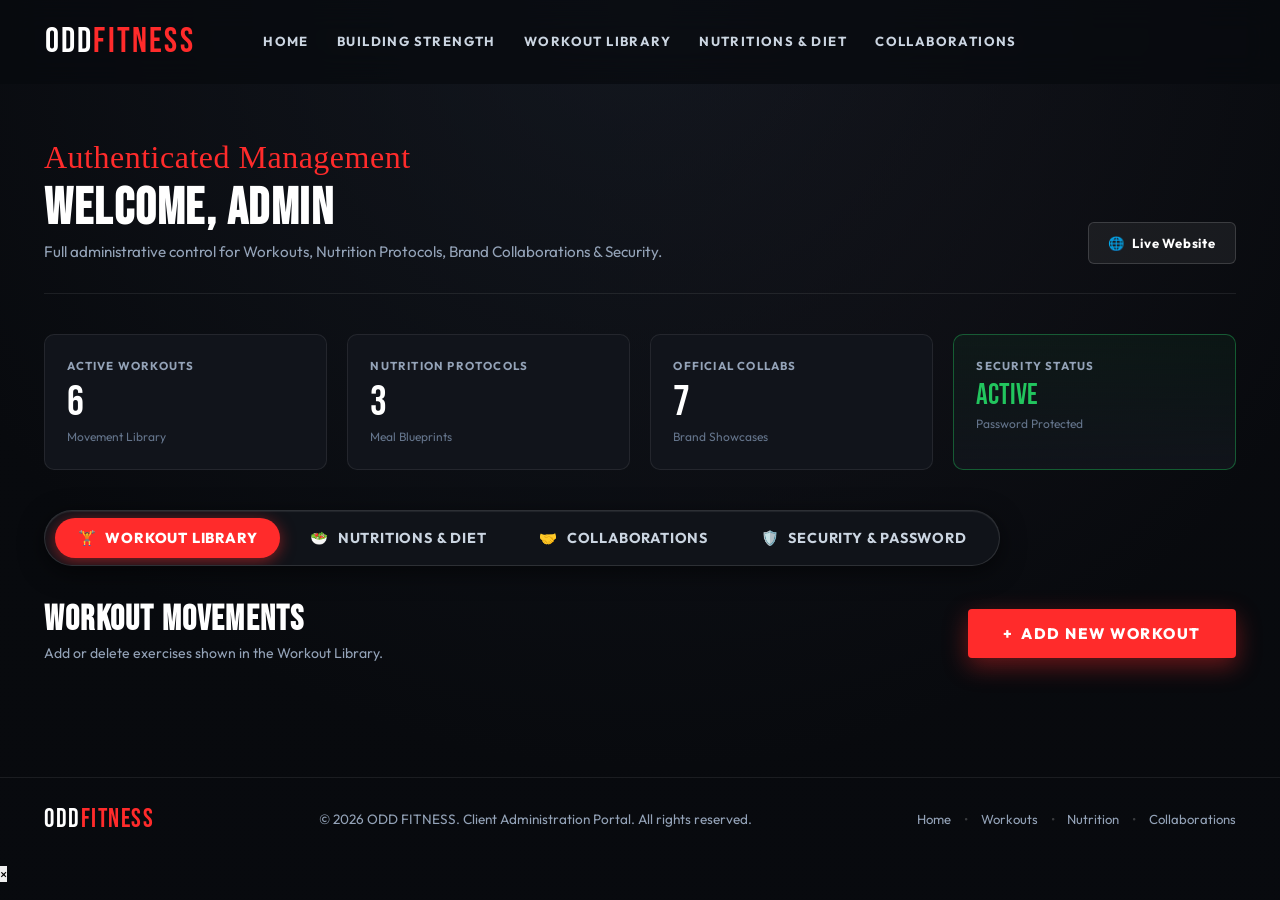
==== commit 644aeb6c: "Update portal tabs to pill bar widget on desktop and mobile, remove login requirement globally" ====
--- a/portal.html
+++ b/portal.html
@@ -50,60 +50,13 @@
     </div>
   </header>
 
-  <main style="padding: 3rem 0 5rem;">
+  <main class="portal-main-container">
     <div class="container">
 
       <!-- ======================================================================
-           STATE 1: LOGIN SECTION (Shown when not authenticated)
+           MANAGEMENT DASHBOARD (Direct access - login removed)
            ====================================================================== -->
-      <div id="portalLoginSection" class="portal-login-wrap">
-        <div class="portal-login-card">
-          <div class="portal-login-badge">
-            <span>🛡️</span>
-          </div>
-          <span class="brush-script red-accent" style="font-size: 1.8rem; display: block; margin-bottom: 0.2rem;">Client Authentication</span>
-          <h1 class="title-condensed" style="font-size: 2.8rem; margin-bottom: 0.8rem; color: #fff;">PORTAL ACCESS</h1>
-          <p style="color: #94a3b8; font-size: 0.95rem; line-height: 1.6; margin-bottom: 2rem;">
-            Log in to manage workout movements, nutrition blueprints, verified collaborations, and security credentials.
-          </p>
-
-          <form id="portalLoginForm" class="portal-form">
-            <div class="portal-field">
-              <label for="portalUser">Client Name / Username</label>
-              <input type="text" id="portalUser" placeholder="Enter your name" value="Admin" required autocomplete="username">
-            </div>
-
-            <div class="portal-field">
-              <label for="portalPassword">Security Password</label>
-              <div class="password-input-wrap">
-                <input type="password" id="portalPassword" placeholder="Enter security password" value="odd2026" required autocomplete="current-password">
-                <button type="button" class="btn-toggle-password" id="toggleLoginPasswordBtn" aria-label="Toggle password visibility">
-                  <span id="loginPasswordEyeIcon">👁️</span>
-                </button>
-              </div>
-              <span class="password-hint">Click the eye icon to make password visible</span>
-            </div>
-
-            <div class="portal-quick-creds" id="quickCredsPill" title="Click to autofill and login">
-              <span>Demo Access:</span> <strong>User:</strong> Admin &bull; <strong>Password:</strong> odd2026 <em>(Click to autofill)</em>
-            </div>
-
-            <div style="display: flex; flex-direction: column; gap: 0.75rem; margin-top: 1.5rem;">
-              <button type="submit" class="btn-hero-red" id="btnSubmitLogin" style="width: 100%; justify-content: center; padding: 0.9rem; font-size: 1.1rem;">
-                ENTER PORTAL <span>&rarr;</span>
-              </button>
-              <button type="button" id="btnOneClickLogin" class="btn-cancel" style="width: 100%; justify-content: center; padding: 0.75rem; font-weight: 700; border: 1px solid rgba(255,43,43,0.3); background: rgba(255,43,43,0.1); color: #fff;">
-                ⚡ ONE-CLICK INSTANT LOGIN
-              </button>
-            </div>
-          </form>
-        </div>
-      </div>
-
-      <!-- ======================================================================
-           STATE 2: MANAGEMENT DASHBOARD (Shown when authenticated)
-           ====================================================================== -->
-      <div id="portalDashboardSection" class="portal-dashboard-wrap" style="display: none;">
+      <div id="portalDashboardSection" class="portal-dashboard-wrap">
         
         <!-- Dashboard Top Bar -->
         <div class="portal-dash-header">
@@ -118,7 +71,6 @@
           </div>
           <div class="portal-dash-actions">
             <a href="index.html" class="portal-action-btn secondary"><span>🌐</span> Live Website</a>
-            <button type="button" class="portal-action-btn danger" id="portalLogoutBtn"><span>🚪</span> Log Out</button>
           </div>
         </div>
 
--- a/css/style.css
+++ b/css/style.css
@@ -2867,44 +2867,11 @@
   }
 
   /* Mobile view: LOGIN button appears inside the three lines drawer, hidden outside in header */
-  .header-right-actions .btn-header-login {
+  /* Login removed on laptop and mobile views */
+  .header-right-actions .btn-header-login,
+  .mobile-nav-login-wrap,
+  .btn-mobile-nav-login {
     display: none !important;
-  }
-
-  .mobile-nav-login-wrap {
-    display: block !important;
-    width: 100%;
-    max-width: 320px;
-    margin-top: 1rem;
-    padding-top: 1.25rem;
-    border-top: 1px solid rgba(255, 255, 255, 0.1);
-  }
-
-  .btn-mobile-nav-login {
-    display: flex !important;
-    align-items: center;
-    justify-content: center;
-    gap: 0.6rem;
-    width: 100%;
-    padding: 0.95rem 1.5rem;
-    background: linear-gradient(135deg, var(--primary-red) 0%, #b91c1c 100%);
-    color: #ffffff !important;
-    border-radius: 8px;
-    font-family: var(--font-body);
-    font-size: 1.05rem;
-    font-weight: 800;
-    letter-spacing: 2px;
-    text-transform: uppercase;
-    text-decoration: none;
-    box-shadow: 0 4px 20px rgba(255, 43, 43, 0.4);
-    transition: all var(--transition-fast);
-  }
-
-  .btn-mobile-nav-login:hover,
-  .btn-mobile-nav-login:active {
-    background: #ff2b2b !important;
-    box-shadow: 0 6px 25px rgba(255, 43, 43, 0.6);
-    transform: translateY(-2px);
   }
 
   /* Mobile Hero with 100% full bleed cover */
@@ -3337,85 +3304,79 @@
   flex-shrink: 0;
 }
 
-.btn-header-login {
-  display: inline-flex;
-  align-items: center;
-  gap: 0.45rem;
-  background: rgba(255, 43, 43, 0.1);
-  border: 1px solid rgba(255, 43, 43, 0.35);
-  color: #ffffff;
-  padding: 0.45rem 1rem;
-  border-radius: 6px;
-  font-family: var(--font-body);
-  font-size: 0.78rem;
-  font-weight: 700;
-  letter-spacing: 1px;
-  text-transform: uppercase;
-  text-decoration: none;
-  transition: all var(--transition-fast);
-  white-space: nowrap;
-}
-
-.btn-header-login:hover {
-  background: var(--primary-red);
-  border-color: var(--primary-red);
-  color: #ffffff;
-  box-shadow: 0 4px 15px rgba(255, 43, 43, 0.35);
-  transform: translateY(-1px);
-}
-
-.btn-header-login.active-user {
-  background: rgba(255, 255, 255, 0.08);
-  border-color: rgba(255, 255, 255, 0.2);
-  color: #cbd5e1;
-}
-
-.btn-header-login.active-user:hover {
-  background: rgba(255, 43, 43, 0.2);
-  border-color: var(--primary-red);
-  color: #fff;
-}
-
-.mobile-nav-login-wrap {
-  display: none;
+/* Login buttons and sections completely removed as requested */
+.btn-header-login,
+.mobile-nav-login-wrap,
+.btn-mobile-nav-login,
+#portalLoginSection,
+#portalLogoutBtn {
+  display: none !important;
 }
 
 
 /* ==========================================================================
    CLIENT PORTAL & ADMIN MANAGEMENT STYLES
    ========================================================================== */
+.portal-main-container {
+  padding: 3rem 0 5rem;
+}
+
 .portal-login-wrap {
-  min-height: 65vh;
+  min-height: 60vh;
   display: flex;
   align-items: center;
   justify-content: center;
-  padding: 2rem 1rem;
+  padding: 1.5rem 1rem;
 }
 
 .portal-login-card {
   background: #11141b;
-  border: 1px solid rgba(255, 255, 255, 0.1);
+  border: 1px solid rgba(255, 255, 255, 0.08);
+  border-top: 2px solid var(--primary-red);
   border-radius: 14px;
-  padding: 3rem 2.5rem;
-  max-width: 480px;
+  padding: 2.25rem 2rem;
+  max-width: 440px;
   width: 100%;
   text-align: center;
-  box-shadow: 0 25px 60px rgba(0, 0, 0, 0.65), 0 0 35px rgba(255, 43, 43, 0.08);
+  box-shadow: 0 20px 50px rgba(0, 0, 0, 0.7), 0 0 30px rgba(255, 43, 43, 0.06);
   position: relative;
   overflow: hidden;
+  backdrop-filter: blur(10px);
 }
 
 .portal-login-badge {
-  width: 58px;
-  height: 58px;
-  border-radius: 12px;
+  width: 48px;
+  height: 48px;
+  border-radius: 10px;
   background: linear-gradient(135deg, var(--primary-red) 0%, #a81010 100%);
   display: flex;
   align-items: center;
   justify-content: center;
-  font-size: 1.8rem;
-  margin: 0 auto 1.5rem;
-  box-shadow: 0 8px 20px rgba(255, 43, 43, 0.35);
+  font-size: 1.45rem;
+  margin: 0 auto 1rem;
+  box-shadow: 0 6px 18px rgba(255, 43, 43, 0.35);
+}
+
+.portal-login-subtitle {
+  font-size: 1.35rem;
+  display: block;
+  margin-bottom: 0.15rem;
+  letter-spacing: 0.5px;
+}
+
+.portal-login-title {
+  font-size: 2.3rem;
+  margin-bottom: 0.5rem;
+  color: #fff;
+  letter-spacing: 1px;
+  line-height: 1.1;
+}
+
+.portal-login-desc {
+  color: #94a3b8;
+  font-size: 0.88rem;
+  line-height: 1.5;
+  margin-bottom: 1.35rem;
 }
 
 .portal-form {
@@ -3423,7 +3384,7 @@
 }
 
 .portal-field {
-  margin-bottom: 1.25rem;
+  margin-bottom: 1rem;
 }
 
 .portal-field.full-width {
@@ -3432,12 +3393,12 @@
 
 .portal-field label {
   display: block;
-  font-size: 0.75rem;
+  font-size: 0.72rem;
   text-transform: uppercase;
-  letter-spacing: 1.2px;
+  letter-spacing: 1px;
   font-weight: 700;
   color: #94a3b8;
-  margin-bottom: 0.45rem;
+  margin-bottom: 0.35rem;
 }
 
 .portal-field input,
@@ -3447,11 +3408,11 @@
   background: #090b0f;
   border: 1px solid rgba(255, 255, 255, 0.12);
   color: #fff;
-  padding: 0.8rem 1rem;
+  padding: 0.7rem 0.9rem;
   border-radius: 6px;
-  font-size: 0.95rem;
+  font-size: 0.9rem;
   font-family: inherit;
-  transition: border-color var(--transition-fast);
+  transition: border-color var(--transition-fast), box-shadow var(--transition-fast);
   box-sizing: border-box;
 }
 
@@ -3460,7 +3421,7 @@
 .portal-field textarea:focus {
   border-color: var(--primary-red);
   outline: none;
-  box-shadow: 0 0 10px rgba(255, 43, 43, 0.25);
+  box-shadow: 0 0 12px rgba(255, 43, 43, 0.3);
 }
 
 /* Password Input with Show/Hide Eye Toggle */
@@ -3471,18 +3432,18 @@
 }
 
 .password-input-wrap input {
-  padding-right: 48px;
+  padding-right: 44px;
 }
 
 .btn-toggle-password {
   position: absolute;
-  right: 10px;
+  right: 8px;
   background: transparent;
   border: none;
   color: #94a3b8;
-  font-size: 1.2rem;
+  font-size: 1.1rem;
   cursor: pointer;
-  padding: 6px;
+  padding: 5px;
   border-radius: 4px;
   transition: color var(--transition-fast);
   display: flex;
@@ -3496,26 +3457,214 @@
 
 .password-hint {
   display: block;
-  font-size: 0.72rem;
+  font-size: 0.7rem;
   color: #64748b;
-  margin-top: 0.35rem;
+  margin-top: 0.3rem;
 }
 
 .portal-quick-creds {
-  background: rgba(255, 255, 255, 0.04);
+  background: rgba(255, 255, 255, 0.03);
   border: 1px solid rgba(255, 255, 255, 0.08);
   border-radius: 6px;
-  padding: 0.65rem 0.85rem;
-  font-size: 0.78rem;
+  padding: 0.55rem 0.75rem;
+  font-size: 0.75rem;
   color: #94a3b8;
-  margin-top: 0.8rem;
+  margin-top: 0.7rem;
   cursor: pointer;
-  transition: background var(--transition-fast);
+  transition: all var(--transition-fast);
+  line-height: 1.4;
 }
 
 .portal-quick-creds:hover {
   background: rgba(255, 43, 43, 0.08);
   border-color: rgba(255, 43, 43, 0.3);
+}
+
+.portal-login-actions {
+  display: flex;
+  flex-direction: column;
+  gap: 0.65rem;
+  margin-top: 1.25rem;
+}
+
+.btn-submit-login {
+  width: 100%;
+  justify-content: center;
+  padding: 0.75rem 1.2rem;
+  font-size: 0.95rem;
+  font-weight: 800;
+  letter-spacing: 1.2px;
+  border-radius: 6px;
+}
+
+.btn-one-click-login {
+  width: 100%;
+  justify-content: center;
+  padding: 0.65rem 1rem;
+  font-size: 0.8rem;
+  font-weight: 700;
+  letter-spacing: 0.6px;
+  border: 1px solid rgba(255, 43, 43, 0.3);
+  background: rgba(255, 43, 43, 0.1);
+  color: #fff;
+  border-radius: 6px;
+  cursor: pointer;
+  transition: all var(--transition-fast);
+}
+
+.btn-one-click-login:hover {
+  background: rgba(255, 43, 43, 0.2);
+  border-color: var(--primary-red);
+}
+
+/* --------------------------------------------------------------------------
+   LOGIN SECTION MOBILE RESPONSIVE TWEAKS (Under 768px and 420px)
+   -------------------------------------------------------------------------- */
+@media (max-width: 768px) {
+  .portal-main-container {
+    padding: 1.2rem 0 2.5rem;
+  }
+
+  .portal-login-wrap {
+    min-height: auto;
+    padding: 0.75rem 0.5rem;
+  }
+
+  .portal-login-card {
+    padding: 1.5rem 1.25rem;
+    max-width: 380px;
+    border-radius: 12px;
+  }
+
+  .portal-login-badge {
+    width: 38px;
+    height: 38px;
+    font-size: 1.15rem;
+    margin: 0 auto 0.65rem;
+    border-radius: 8px;
+  }
+
+  .portal-login-subtitle {
+    font-size: 1.05rem;
+    margin-bottom: 0.1rem;
+  }
+
+  .portal-login-title {
+    font-size: 1.75rem;
+    margin-bottom: 0.35rem;
+    letter-spacing: 0.8px;
+  }
+
+  .portal-login-desc {
+    font-size: 0.78rem;
+    line-height: 1.4;
+    color: #8b99aa;
+    margin-bottom: 1rem;
+  }
+
+  .portal-field {
+    margin-bottom: 0.75rem;
+  }
+
+  .portal-field label {
+    font-size: 0.66rem;
+    letter-spacing: 0.8px;
+    margin-bottom: 0.25rem;
+  }
+
+  .portal-field input,
+  .portal-field select,
+  .portal-field textarea {
+    padding: 0.55rem 0.75rem;
+    font-size: 0.85rem;
+    border-radius: 5px;
+  }
+
+  .password-input-wrap input {
+    padding-right: 38px;
+  }
+
+  .btn-toggle-password {
+    right: 6px;
+    font-size: 1rem;
+    padding: 4px;
+  }
+
+  .password-hint {
+    font-size: 0.64rem;
+    margin-top: 0.2rem;
+  }
+
+  .portal-quick-creds {
+    padding: 0.45rem 0.65rem;
+    font-size: 0.7rem;
+    margin-top: 0.5rem;
+    border-radius: 5px;
+  }
+
+  .portal-login-actions {
+    margin-top: 0.95rem;
+    gap: 0.5rem;
+  }
+
+  .btn-submit-login {
+    padding: 0.62rem 1rem;
+    font-size: 0.85rem;
+    letter-spacing: 1px;
+  }
+
+  .btn-one-click-login {
+    padding: 0.52rem 0.85rem;
+    font-size: 0.74rem;
+    letter-spacing: 0.4px;
+  }
+}
+
+@media (max-width: 420px) {
+  .portal-login-card {
+    padding: 1.25rem 0.95rem;
+    border-radius: 10px;
+  }
+
+  .portal-login-badge {
+    width: 34px;
+    height: 34px;
+    font-size: 1rem;
+    margin-bottom: 0.5rem;
+  }
+
+  .portal-login-subtitle {
+    font-size: 0.95rem;
+  }
+
+  .portal-login-title {
+    font-size: 1.55rem;
+  }
+
+  .portal-login-desc {
+    font-size: 0.74rem;
+    margin-bottom: 0.85rem;
+  }
+
+  .portal-field input {
+    padding: 0.5rem 0.7rem;
+    font-size: 0.82rem;
+  }
+
+  .portal-quick-creds {
+    font-size: 0.66rem;
+    padding: 0.4rem 0.55rem;
+  }
+
+  .btn-submit-login {
+    padding: 0.58rem 0.9rem;
+    font-size: 0.8rem;
+  }
+
+  .btn-one-click-login {
+    padding: 0.48rem 0.8rem;
+    font-size: 0.7rem;
+  }
 }
 
 /* Dashboard Top Header */
@@ -3573,6 +3722,7 @@
 }
 
 /* Portal Stats Quad */
+/* Portal Stats Quad */
 .portal-stats-quad {
   display: grid;
   grid-template-columns: repeat(4, 1fr);
@@ -3586,9 +3736,32 @@
   }
 }
 
-@media (max-width: 540px) {
+@media (max-width: 768px) {
   .portal-stats-quad {
-    grid-template-columns: 1fr;
+    grid-template-columns: repeat(2, 1fr);
+    gap: 0.65rem;
+    margin-bottom: 1.5rem;
+  }
+
+  .portal-stat-pill {
+    padding: 0.85rem 1rem !important;
+    border-radius: 10px !important;
+  }
+
+  .p-stat-lbl {
+    font-size: 0.64rem !important;
+    letter-spacing: 0.8px !important;
+    margin-bottom: 0.2rem !important;
+  }
+
+  .p-stat-val {
+    font-size: 1.85rem !important;
+    margin-bottom: 0.15rem !important;
+    line-height: 1 !important;
+  }
+
+  .p-stat-sub {
+    font-size: 0.68rem !important;
   }
 }
 
@@ -3628,54 +3801,90 @@
   color: #64748b;
 }
 
-/* Portal Nav Tabs */
+/* ==========================================================================
+   SEGMENTED PILL TAB BAR WIDGET (Both Laptop and Mobile Views)
+   ========================================================================== */
 .portal-nav-tabs {
-  display: grid;
-  grid-template-columns: repeat(4, 1fr);
-  gap: 1rem;
-  margin-bottom: 2.5rem;
-}
-
-@media (max-width: 860px) {
+  display: inline-flex;
+  align-items: center;
+  gap: 0.5rem;
+  padding: 0.45rem 0.65rem;
+  background: #101319;
+  border: 1px solid rgba(255, 255, 255, 0.12);
+  border-radius: 9999px;
+  box-shadow: 0 6px 25px rgba(0, 0, 0, 0.55), inset 0 1px 1px rgba(255, 255, 255, 0.08);
+  margin-bottom: 2.25rem;
+  overflow-x: auto;
+  scrollbar-width: none;
+  -ms-overflow-style: none;
+  max-width: 100%;
+}
+
+.portal-nav-tabs::-webkit-scrollbar {
+  display: none;
+}
+
+.portal-tab-btn {
+  border-radius: 9999px;
+  background: transparent;
+  border: none;
+  color: #cbd5e1;
+  padding: 0.7rem 1.4rem;
+  font-family: var(--font-body);
+  font-size: 0.9rem;
+  font-weight: 700;
+  letter-spacing: 0.8px;
+  text-transform: uppercase;
+  display: inline-flex;
+  align-items: center;
+  justify-content: center;
+  gap: 0.55rem;
+  white-space: nowrap;
+  flex-shrink: 0;
+  cursor: pointer;
+  transition: all var(--transition-fast);
+}
+
+.portal-tab-btn:hover {
+  background: rgba(255, 255, 255, 0.08);
+  color: #ffffff;
+}
+
+.portal-tab-btn.active {
+  background: var(--primary-red);
+  color: #ffffff !important;
+  font-weight: 800;
+  box-shadow: 0 3px 15px rgba(255, 43, 43, 0.5);
+  border: none;
+}
+
+/* Mobile view adjustments for pill bar widget */
+@media (max-width: 768px) {
   .portal-nav-tabs {
-    grid-template-columns: repeat(2, 1fr);
-  }
-}
-
-@media (max-width: 500px) {
+    gap: 0.35rem;
+    padding: 0.35rem 0.45rem;
+    margin-bottom: 1.6rem;
+    -webkit-overflow-scrolling: touch;
+  }
+
+  .portal-tab-btn {
+    padding: 0.52rem 1.05rem;
+    font-size: 0.8rem;
+    gap: 0.45rem;
+  }
+}
+
+@media (max-width: 420px) {
   .portal-nav-tabs {
-    grid-template-columns: 1fr;
-  }
-}
-
-.portal-tab-btn {
-  background: #11141b;
-  border: 1.5px solid rgba(255, 255, 255, 0.08);
-  color: #cbd5e1;
-  padding: 1rem 1.25rem;
-  border-radius: 8px;
-  font-family: var(--font-display);
-  font-size: 1.25rem;
-  letter-spacing: 1px;
-  cursor: pointer;
-  display: flex;
-  align-items: center;
-  justify-content: center;
-  gap: 0.6rem;
-  transition: all var(--transition-fast);
-}
-
-.portal-tab-btn:hover {
-  background: #161a24;
-  border-color: rgba(255, 43, 43, 0.4);
-  color: #fff;
-}
-
-.portal-tab-btn.active {
-  background: linear-gradient(180deg, rgba(255, 43, 43, 0.15) 0%, #11141b 100%);
-  border-color: var(--primary-red);
-  color: #fff;
-  box-shadow: 0 4px 15px rgba(255, 43, 43, 0.15);
+    padding: 0.3rem 0.35rem;
+    gap: 0.25rem;
+  }
+
+  .portal-tab-btn {
+    padding: 0.46rem 0.88rem;
+    font-size: 0.74rem;
+    letter-spacing: 0.5px;
+  }
 }
 
 /* Portal Tab Panels */
